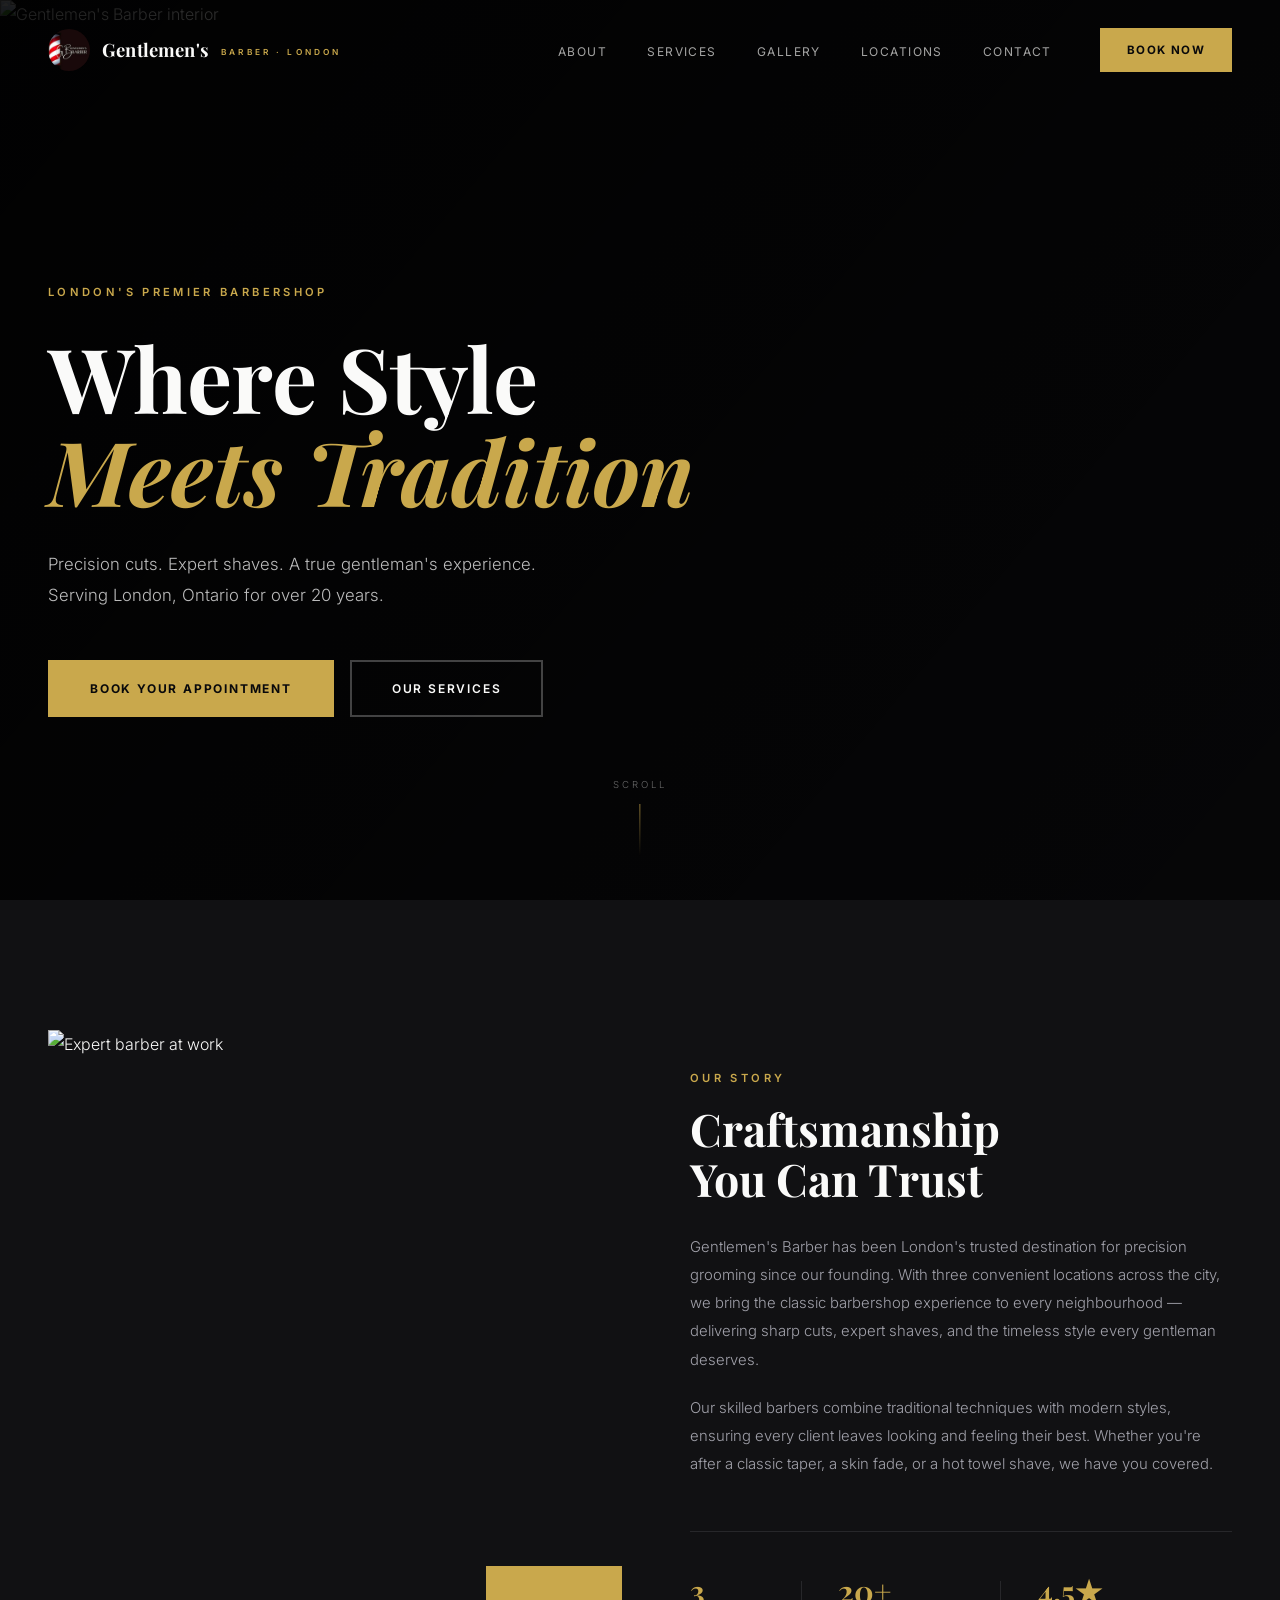
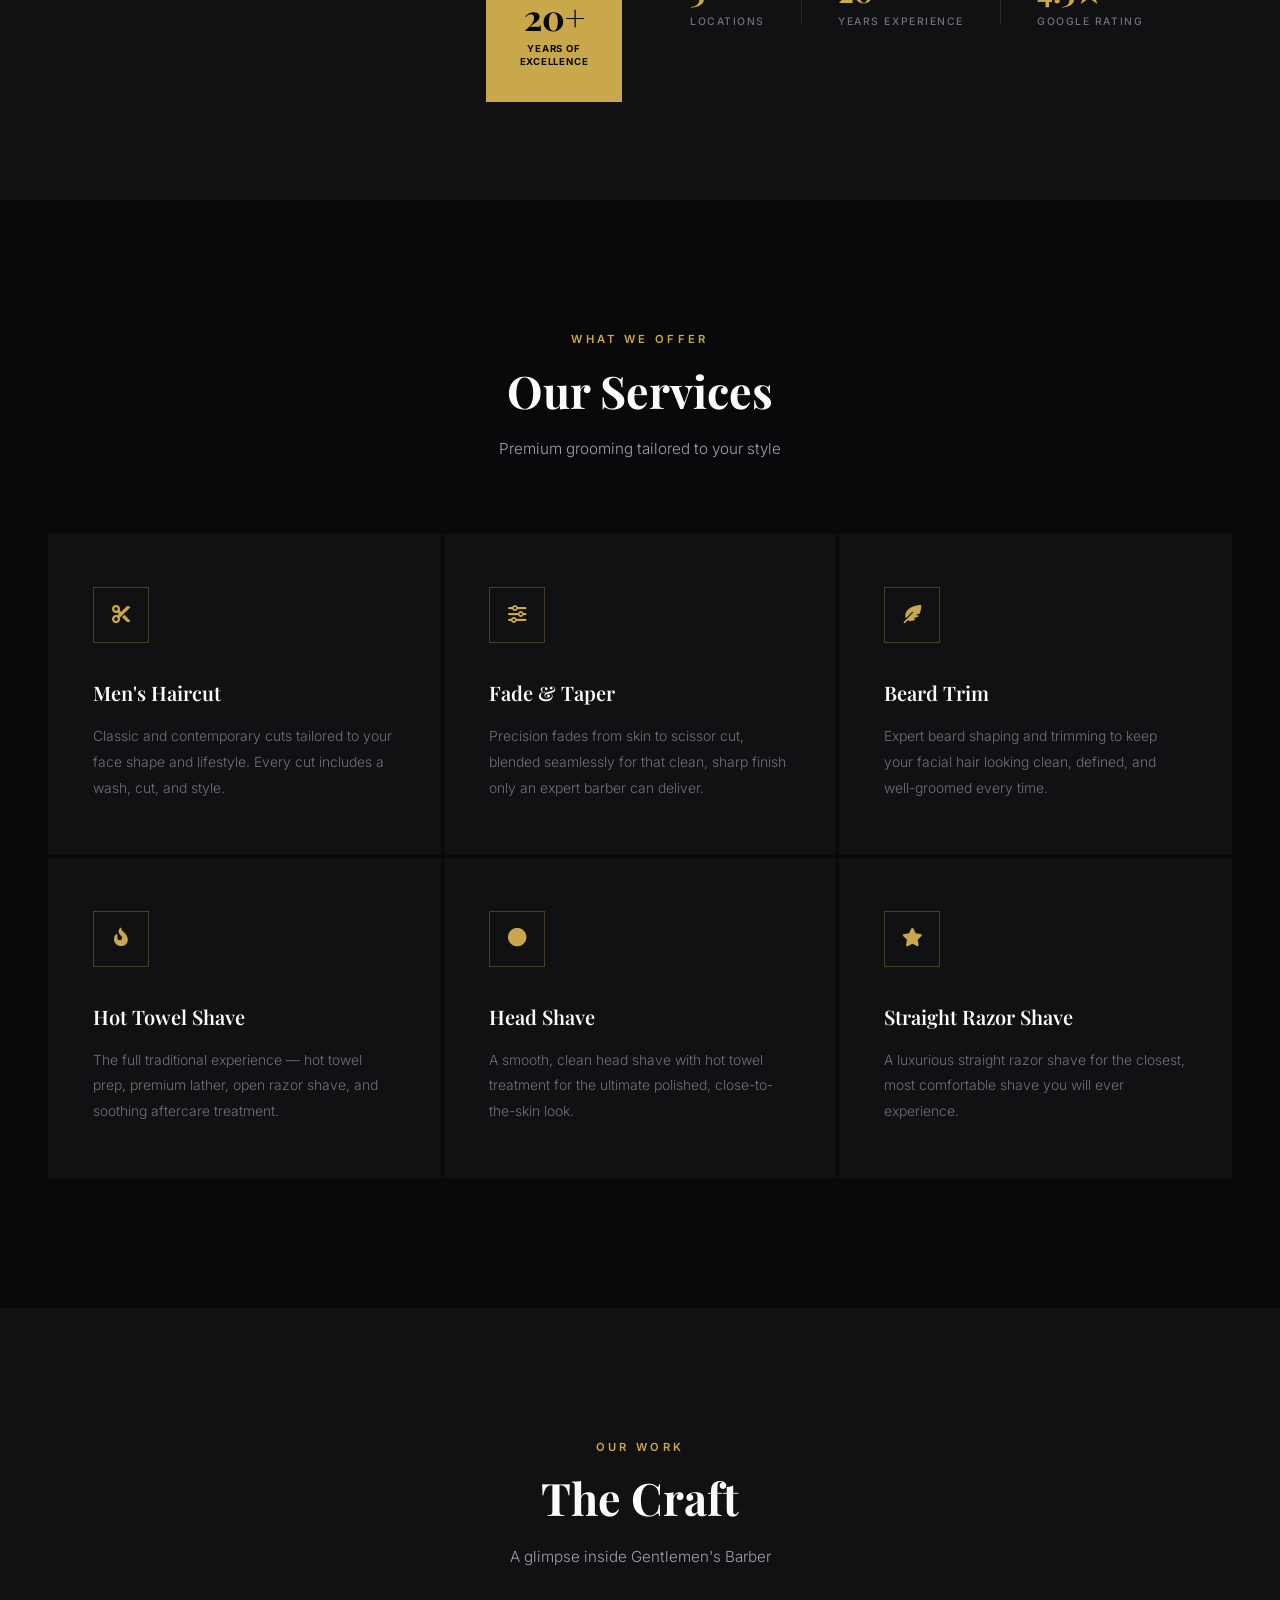
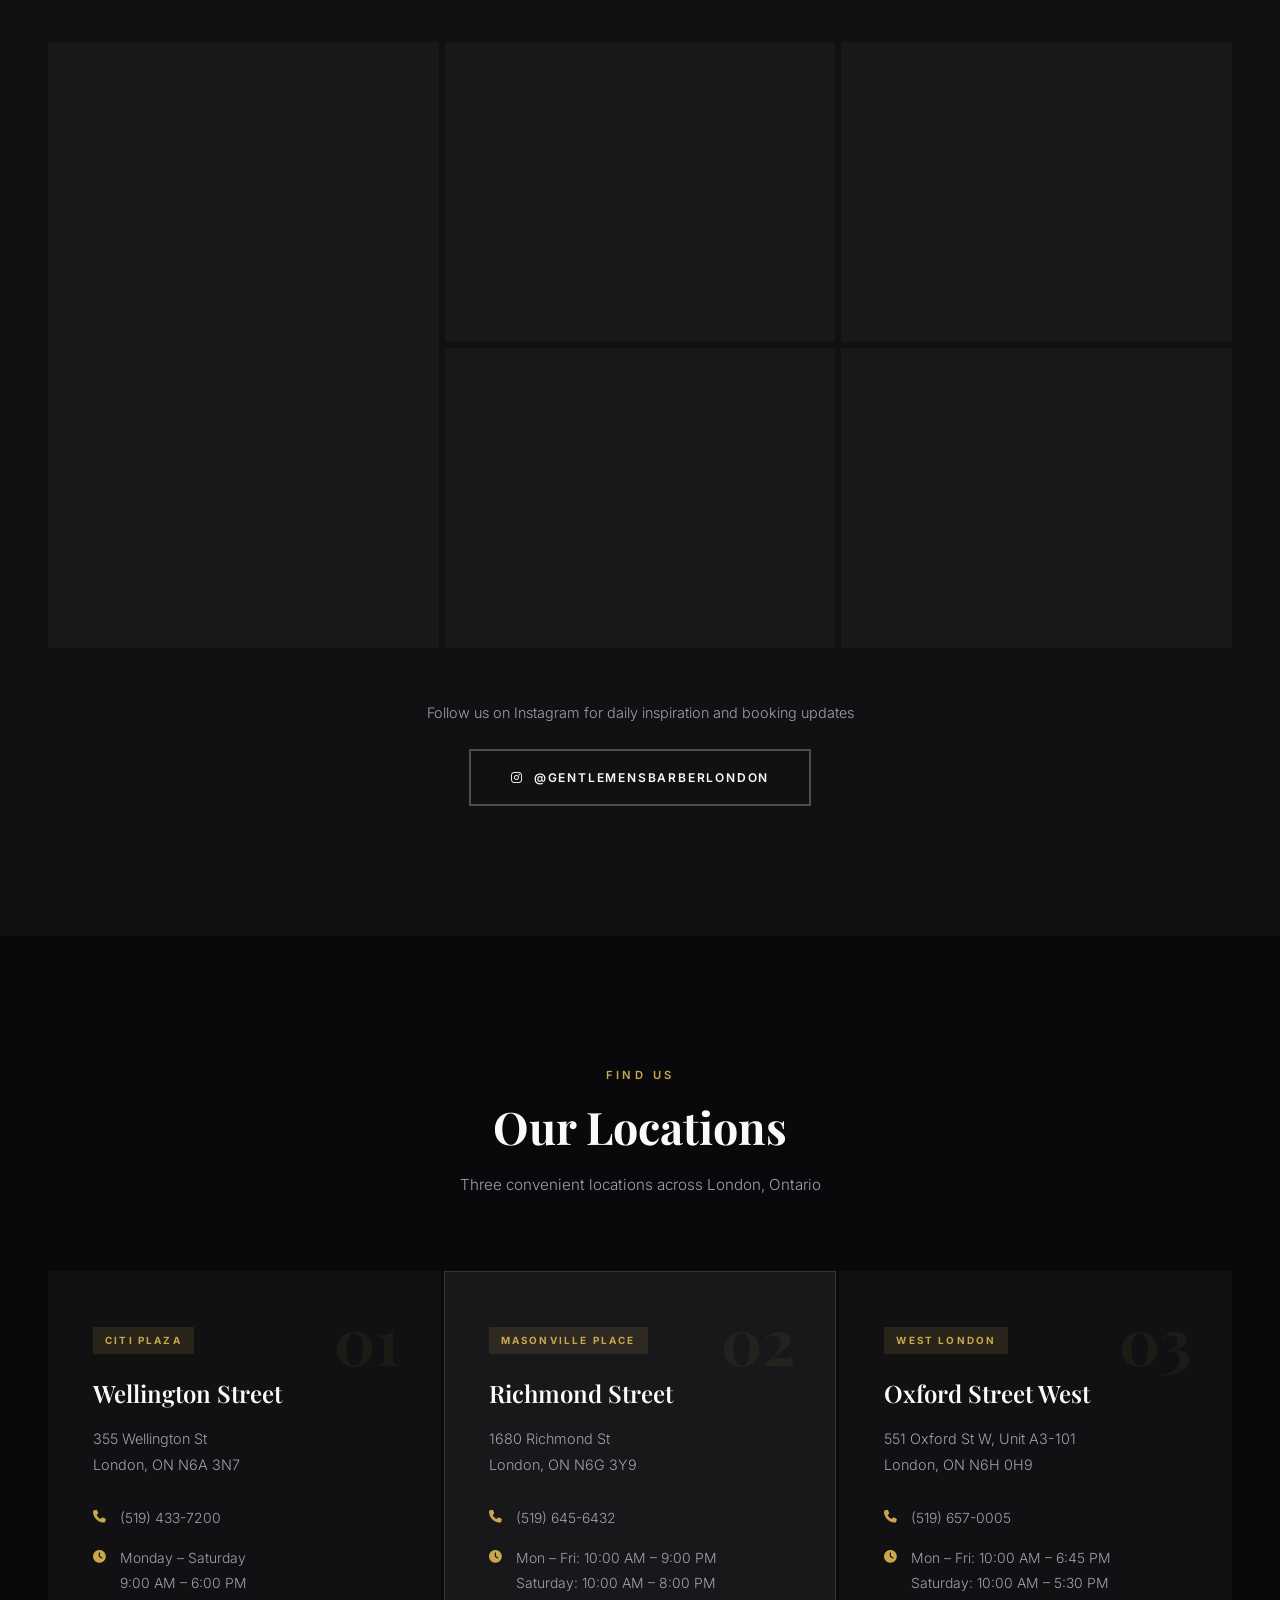
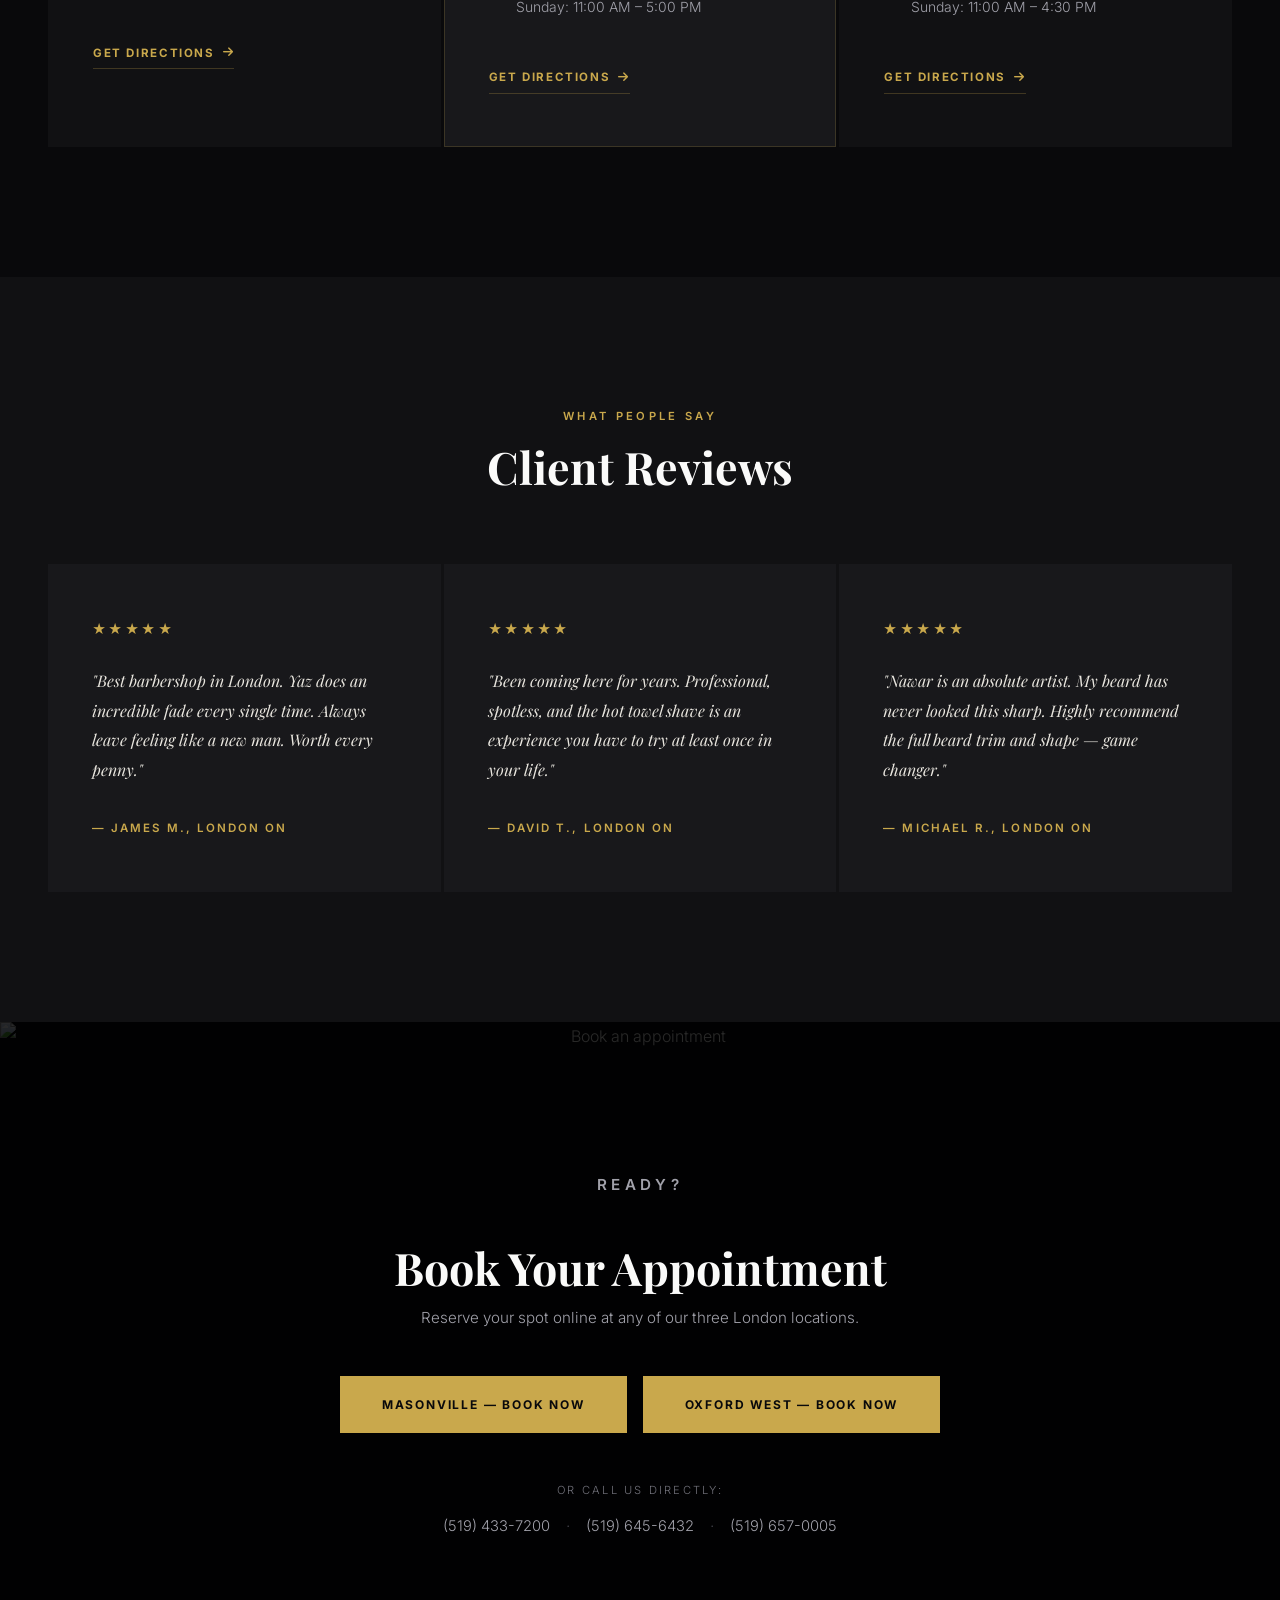
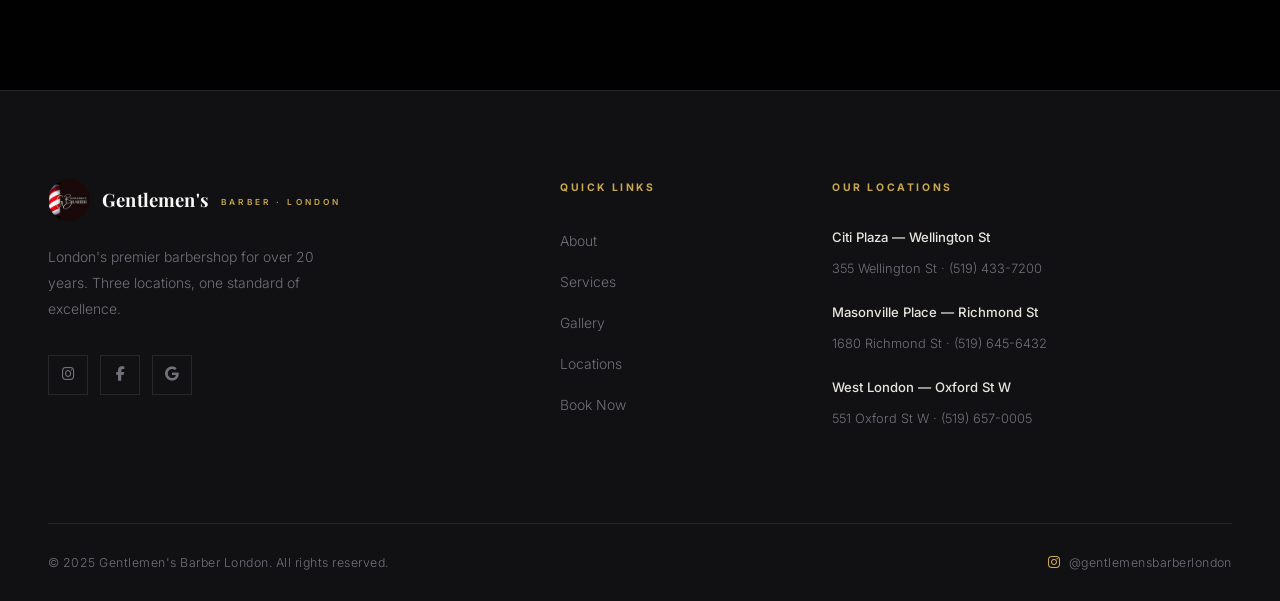
==== index.html @ 086ecb2a "Initial commit — Gentlemen's Barber website" ====
<!DOCTYPE html>
<html lang="en">
<head>
  <meta charset="UTF-8">
  <meta name="viewport" content="width=device-width, initial-scale=1.0">
  <title>Gentlemen's Barber | London, Ontario</title>
  <meta name="description" content="London's premier barbershop for over 20 years. Expert haircuts, fades, beard trims, and hot towel shaves. Three locations across London, Ontario.">
  <link rel="preconnect" href="https://fonts.googleapis.com">
  <link rel="preconnect" href="https://fonts.gstatic.com" crossorigin>
  <link href="https://fonts.googleapis.com/css2?family=Playfair+Display:ital,wght@0,400;0,600;0,700;0,900;1,400;1,700&family=Inter:wght@300;400;500;600&display=swap" rel="stylesheet">
  <link rel="stylesheet" href="https://cdnjs.cloudflare.com/ajax/libs/font-awesome/6.5.0/css/all.min.css">
  <link rel="stylesheet" href="styles.css">
</head>
<body>

  <!-- ========== NAVIGATION ========== -->
  <nav id="navbar">
    <div class="nav-container">
      <a href="#home" class="logo logo-img">
        <img src="logo.jpg" alt="Gentlemen's Barber London" class="logo-image">
        <span class="logo-main">Gentlemen's</span>
        <span class="logo-sub">BARBER · LONDON</span>
      </a>
      <ul class="nav-links" id="navLinks">
        <li><a href="#about">About</a></li>
        <li><a href="#services">Services</a></li>
        <li><a href="#gallery">Gallery</a></li>
        <li><a href="#locations">Locations</a></li>
        <li><a href="#contact">Contact</a></li>
      </ul>
      <a href="https://www.fresha.com/lvp/gentlemens-barber-richmond-street-london-0qXGL7" target="_blank" rel="noopener" class="btn-book">Book Now</a>
      <button class="hamburger" id="hamburger" aria-label="Toggle menu">
        <span></span><span></span><span></span>
      </button>
    </div>
  </nav>

  <!-- Mobile Nav Overlay -->
  <div class="mobile-menu" id="mobileMenu">
    <ul>
      <li><a href="#about">About</a></li>
      <li><a href="#services">Services</a></li>
      <li><a href="#gallery">Gallery</a></li>
      <li><a href="#locations">Locations</a></li>
      <li><a href="#contact">Contact</a></li>
    </ul>
    <a href="https://www.fresha.com/lvp/gentlemens-barber-richmond-street-london-0qXGL7" target="_blank" rel="noopener" class="btn-primary">Book an Appointment</a>
    <div class="mobile-social">
      <a href="https://www.instagram.com/gentlemensbarberlondon/" target="_blank" rel="noopener"><i class="fab fa-instagram"></i></a>
      <a href="https://www.facebook.com/gentlemensbarberlondon/" target="_blank" rel="noopener"><i class="fab fa-facebook-f"></i></a>
    </div>
  </div>

  <!-- ========== HERO ========== -->
  <section id="home" class="hero">
    <div class="hero-bg">
      <img src="https://images.unsplash.com/photo-1621605815971-fbc98d665033?w=1920&q=85&auto=format&fit=crop" alt="Gentlemen's Barber interior" loading="eager" fetchpriority="high">
      <div class="hero-overlay"></div>
    </div>
    <div class="hero-content">
      <p class="hero-eyebrow">London's Premier Barbershop</p>
      <h1 class="hero-title">Where Style<br><em>Meets Tradition</em></h1>
      <p class="hero-subtitle">Precision cuts. Expert shaves. A true gentleman's experience.<br>Serving London, Ontario for over 20 years.</p>
      <div class="hero-ctas">
        <a href="https://www.fresha.com/lvp/gentlemens-barber-richmond-street-london-0qXGL7" target="_blank" rel="noopener" class="btn-primary">Book Your Appointment</a>
        <a href="#services" class="btn-outline">Our Services</a>
      </div>
    </div>
    <div class="hero-scroll">
      <span>Scroll</span>
      <div class="scroll-line"></div>
    </div>
  </section>

  <!-- ========== ABOUT ========== -->
  <section id="about" class="about">
    <div class="container">
      <div class="about-grid">
        <div class="about-image" data-reveal>
          <img src="https://images.unsplash.com/photo-1503951914875-452162b0f3f1?w=900&q=85&auto=format&fit=crop" alt="Expert barber at work" loading="lazy">
          <div class="about-badge">
            <span class="badge-number">20+</span>
            <span class="badge-text">Years of Excellence</span>
          </div>
        </div>
        <div class="about-text" data-reveal>
          <p class="section-eyebrow">Our Story</p>
          <h2 class="section-title">Craftsmanship<br>You Can Trust</h2>
          <p class="about-body">Gentlemen's Barber has been London's trusted destination for precision grooming since our founding. With three convenient locations across the city, we bring the classic barbershop experience to every neighbourhood — delivering sharp cuts, expert shaves, and the timeless style every gentleman deserves.</p>
          <p class="about-body">Our skilled barbers combine traditional techniques with modern styles, ensuring every client leaves looking and feeling their best. Whether you're after a classic taper, a skin fade, or a hot towel shave, we have you covered.</p>
          <div class="about-stats">
            <div class="stat">
              <span class="stat-number">3</span>
              <span class="stat-label">Locations</span>
            </div>
            <div class="stat-divider"></div>
            <div class="stat">
              <span class="stat-number">20+</span>
              <span class="stat-label">Years Experience</span>
            </div>
            <div class="stat-divider"></div>
            <div class="stat">
              <span class="stat-number">4.5★</span>
              <span class="stat-label">Google Rating</span>
            </div>
          </div>
        </div>
      </div>
    </div>
  </section>

  <!-- ========== SERVICES ========== -->
  <section id="services" class="services">
    <div class="container">
      <div class="section-header">
        <p class="section-eyebrow">What We Offer</p>
        <h2 class="section-title">Our Services</h2>
        <p class="section-subtitle">Premium grooming tailored to your style</p>
      </div>
      <div class="services-grid">
        <div class="service-card">
          <div class="service-icon"><i class="fas fa-cut"></i></div>
          <h3>Men's Haircut</h3>
          <p>Classic and contemporary cuts tailored to your face shape and lifestyle. Every cut includes a wash, cut, and style.</p>
        </div>
        <div class="service-card">
          <div class="service-icon"><i class="fas fa-sliders-h"></i></div>
          <h3>Fade &amp; Taper</h3>
          <p>Precision fades from skin to scissor cut, blended seamlessly for that clean, sharp finish only an expert barber can deliver.</p>
        </div>
        <div class="service-card">
          <div class="service-icon"><i class="fas fa-feather-alt"></i></div>
          <h3>Beard Trim</h3>
          <p>Expert beard shaping and trimming to keep your facial hair looking clean, defined, and well-groomed every time.</p>
        </div>
        <div class="service-card">
          <div class="service-icon"><i class="fas fa-fire-alt"></i></div>
          <h3>Hot Towel Shave</h3>
          <p>The full traditional experience — hot towel prep, premium lather, open razor shave, and soothing aftercare treatment.</p>
        </div>
        <div class="service-card">
          <div class="service-icon"><i class="fas fa-circle"></i></div>
          <h3>Head Shave</h3>
          <p>A smooth, clean head shave with hot towel treatment for the ultimate polished, close-to-the-skin look.</p>
        </div>
        <div class="service-card">
          <div class="service-icon"><i class="fas fa-star"></i></div>
          <h3>Straight Razor Shave</h3>
          <p>A luxurious straight razor shave for the closest, most comfortable shave you will ever experience.</p>
        </div>
      </div>
    </div>
  </section>

  <!-- ========== GALLERY ========== -->
  <section id="gallery" class="gallery">
    <div class="container">
      <div class="section-header">
        <p class="section-eyebrow">Our Work</p>
        <h2 class="section-title">The Craft</h2>
        <p class="section-subtitle">A glimpse inside Gentlemen's Barber</p>
      </div>
      <div class="gallery-grid">
        <div class="gallery-item tall">
          <img src="https://images.unsplash.com/photo-1599351431202-1e0f0137899a?w=900&q=85&auto=format&fit=crop" alt="Barber at work" loading="lazy">
          <div class="gallery-overlay"></div>
        </div>
        <div class="gallery-item">
          <img src="https://images.unsplash.com/photo-1585747860715-2ba37e788b70?w=700&q=85&auto=format&fit=crop" alt="Barbershop interior" loading="lazy">
          <div class="gallery-overlay"></div>
        </div>
        <div class="gallery-item">
          <img src="https://images.unsplash.com/photo-1622286342621-4bd786c2447c?w=700&q=85&auto=format&fit=crop" alt="Fresh haircut" loading="lazy">
          <div class="gallery-overlay"></div>
        </div>
        <div class="gallery-item">
          <img src="https://images.unsplash.com/photo-1534297635766-a262cdcb8ee4?w=700&q=85&auto=format&fit=crop" alt="Barber tools" loading="lazy">
          <div class="gallery-overlay"></div>
        </div>
        <div class="gallery-item">
          <img src="https://images.unsplash.com/photo-1605497788044-5a32c7078486?w=700&q=85&auto=format&fit=crop" alt="Sharp style" loading="lazy">
          <div class="gallery-overlay"></div>
        </div>
      </div>
      <div class="gallery-cta" data-reveal>
        <p>Follow us on Instagram for daily inspiration and booking updates</p>
        <a href="https://www.instagram.com/gentlemensbarberlondon/" target="_blank" rel="noopener" class="btn-outline">
          <i class="fab fa-instagram"></i> @gentlemensbarberlondon
        </a>
      </div>
    </div>
  </section>

  <!-- ========== LOCATIONS ========== -->
  <section id="locations" class="locations">
    <div class="container">
      <div class="section-header">
        <p class="section-eyebrow">Find Us</p>
        <h2 class="section-title">Our Locations</h2>
        <p class="section-subtitle">Three convenient locations across London, Ontario</p>
      </div>
      <div class="locations-grid">

        <div class="location-card" data-reveal>
          <div class="location-number">01</div>
          <span class="location-tag">Citi Plaza</span>
          <h3>Wellington Street</h3>
          <address>355 Wellington St<br>London, ON N6A 3N7</address>
          <div class="location-detail">
            <i class="fas fa-phone"></i>
            <a href="tel:5194337200">(519) 433-7200</a>
          </div>
          <div class="location-detail">
            <i class="fas fa-clock"></i>
            <div>
              <span>Monday – Saturday</span><br>
              <span>9:00 AM – 6:00 PM</span>
            </div>
          </div>
          <a href="https://maps.google.com/?q=355+Wellington+St,+London,+ON" target="_blank" rel="noopener" class="btn-location">
            Get Directions <i class="fas fa-arrow-right"></i>
          </a>
        </div>

        <div class="location-card featured" data-reveal>
          <div class="location-number">02</div>
          <span class="location-tag">Masonville Place</span>
          <h3>Richmond Street</h3>
          <address>1680 Richmond St<br>London, ON N6G 3Y9</address>
          <div class="location-detail">
            <i class="fas fa-phone"></i>
            <a href="tel:5196456432">(519) 645-6432</a>
          </div>
          <div class="location-detail">
            <i class="fas fa-clock"></i>
            <div>
              <span>Mon – Fri: 10:00 AM – 9:00 PM</span><br>
              <span>Saturday: 10:00 AM – 8:00 PM</span><br>
              <span>Sunday: 11:00 AM – 5:00 PM</span>
            </div>
          </div>
          <a href="https://maps.google.com/?q=1680+Richmond+St,+London,+ON" target="_blank" rel="noopener" class="btn-location">
            Get Directions <i class="fas fa-arrow-right"></i>
          </a>
        </div>

        <div class="location-card" data-reveal>
          <div class="location-number">03</div>
          <span class="location-tag">West London</span>
          <h3>Oxford Street West</h3>
          <address>551 Oxford St W, Unit A3-101<br>London, ON N6H 0H9</address>
          <div class="location-detail">
            <i class="fas fa-phone"></i>
            <a href="tel:5196570005">(519) 657-0005</a>
          </div>
          <div class="location-detail">
            <i class="fas fa-clock"></i>
            <div>
              <span>Mon – Fri: 10:00 AM – 6:45 PM</span><br>
              <span>Saturday: 10:00 AM – 5:30 PM</span><br>
              <span>Sunday: 11:00 AM – 4:30 PM</span>
            </div>
          </div>
          <a href="https://maps.google.com/?q=551+Oxford+St+W,+London,+ON" target="_blank" rel="noopener" class="btn-location">
            Get Directions <i class="fas fa-arrow-right"></i>
          </a>
        </div>

      </div>
    </div>
  </section>

  <!-- ========== TESTIMONIALS ========== -->
  <section class="testimonials">
    <div class="container">
      <div class="section-header">
        <p class="section-eyebrow">What People Say</p>
        <h2 class="section-title">Client Reviews</h2>
      </div>
      <div class="testimonials-grid">
        <div class="testimonial-card" data-reveal>
          <div class="stars">&#9733;&#9733;&#9733;&#9733;&#9733;</div>
          <blockquote>"Best barbershop in London. Yaz does an incredible fade every single time. Always leave feeling like a new man. Worth every penny."</blockquote>
          <cite>— James M., London ON</cite>
        </div>
        <div class="testimonial-card" data-reveal>
          <div class="stars">&#9733;&#9733;&#9733;&#9733;&#9733;</div>
          <blockquote>"Been coming here for years. Professional, spotless, and the hot towel shave is an experience you have to try at least once in your life."</blockquote>
          <cite>— David T., London ON</cite>
        </div>
        <div class="testimonial-card" data-reveal>
          <div class="stars">&#9733;&#9733;&#9733;&#9733;&#9733;</div>
          <blockquote>"Nawar is an absolute artist. My beard has never looked this sharp. Highly recommend the full beard trim and shape — game changer."</blockquote>
          <cite>— Michael R., London ON</cite>
        </div>
      </div>
    </div>
  </section>

  <!-- ========== BOOK CTA ========== -->
  <section id="contact" class="book-cta">
    <div class="cta-bg">
      <img src="https://images.unsplash.com/photo-1503951914875-452162b0f3f1?w=1920&q=80&auto=format&fit=crop&crop=top" alt="Book an appointment" loading="lazy">
      <div class="cta-overlay"></div>
    </div>
    <div class="container">
      <div class="cta-content">
        <p class="section-eyebrow">Ready?</p>
        <h2 class="section-title">Book Your Appointment</h2>
        <p>Reserve your spot online at any of our three London locations.</p>
        <div class="cta-buttons">
          <a href="https://www.fresha.com/lvp/gentlemens-barber-richmond-street-london-0qXGL7" target="_blank" rel="noopener" class="btn-primary">Masonville — Book Now</a>
          <a href="https://www.fresha.com/lvp/gentlemens-barber-oxford-street-west-london-eXgEWj" target="_blank" rel="noopener" class="btn-primary">Oxford West — Book Now</a>
        </div>
        <div class="cta-contact">
          <span>Or call us directly:</span>
          <div class="cta-phones">
            <a href="tel:5194337200">(519) 433-7200</a>
            <span class="dot">·</span>
            <a href="tel:5196456432">(519) 645-6432</a>
            <span class="dot">·</span>
            <a href="tel:5196570005">(519) 657-0005</a>
          </div>
        </div>
      </div>
    </div>
  </section>

  <!-- ========== FOOTER ========== -->
  <footer class="footer">
    <div class="container">
      <div class="footer-grid">
        <div class="footer-brand">
          <a href="#home" class="logo logo-img">
            <img src="logo.jpg" alt="Gentlemen's Barber London" class="logo-image">
            <span class="logo-main">Gentlemen's</span>
            <span class="logo-sub">BARBER · LONDON</span>
          </a>
          <p>London's premier barbershop for over 20 years. Three locations, one standard of excellence.</p>
          <div class="social-links">
            <a href="https://www.instagram.com/gentlemensbarberlondon/" target="_blank" rel="noopener" aria-label="Instagram">
              <i class="fab fa-instagram"></i>
            </a>
            <a href="https://www.facebook.com/gentlemensbarberlondon/" target="_blank" rel="noopener" aria-label="Facebook">
              <i class="fab fa-facebook-f"></i>
            </a>
            <a href="https://maps.google.com/?q=Gentlemen's+Barber+London+Ontario" target="_blank" rel="noopener" aria-label="Google Maps">
              <i class="fab fa-google"></i>
            </a>
          </div>
        </div>
        <div class="footer-links">
          <h4>Quick Links</h4>
          <ul>
            <li><a href="#about">About</a></li>
            <li><a href="#services">Services</a></li>
            <li><a href="#gallery">Gallery</a></li>
            <li><a href="#locations">Locations</a></li>
            <li><a href="#contact">Book Now</a></li>
          </ul>
        </div>
        <div class="footer-locations">
          <h4>Our Locations</h4>
          <div class="footer-location">
            <strong>Citi Plaza — Wellington St</strong>
            <span>355 Wellington St · (519) 433-7200</span>
          </div>
          <div class="footer-location">
            <strong>Masonville Place — Richmond St</strong>
            <span>1680 Richmond St · (519) 645-6432</span>
          </div>
          <div class="footer-location">
            <strong>West London — Oxford St W</strong>
            <span>551 Oxford St W · (519) 657-0005</span>
          </div>
        </div>
      </div>
      <div class="footer-bottom">
        <p>&copy; 2025 Gentlemen's Barber London. All rights reserved.</p>
        <p class="footer-ig">
          <i class="fab fa-instagram"></i>
          <a href="https://www.instagram.com/gentlemensbarberlondon/" target="_blank" rel="noopener">@gentlemensbarberlondon</a>
        </p>
      </div>
    </div>
  </footer>

  <script src="script.js"></script>
</body>
</html>
---- styles.css ----
/* ================================================
   GENTLEMEN'S BARBER — MAIN STYLESHEET
   ================================================ */

:root {
  --black:       #09090b;
  --dark:        #111113;
  --dark-2:      #18181b;
  --dark-3:      #27272a;
  --dark-4:      #3f3f46;
  --gold:        #c9a84c;
  --gold-light:  #e2c46a;
  --gold-dark:   #a8873a;
  --gold-muted:  rgba(201, 168, 76, 0.12);
  --white:       #fafaf9;
  --off-white:   #e8e5de;
  --gray:        #71717a;
  --gray-light:  #a1a1aa;
  --serif:       'Playfair Display', Georgia, serif;
  --sans:        'Inter', -apple-system, BlinkMacSystemFont, sans-serif;
  --ease:        cubic-bezier(0.25, 0.46, 0.45, 0.94);
  --ease-out:    cubic-bezier(0.0, 0.0, 0.2, 1);
}

/* ---- Reset & Base ---- */
*, *::before, *::after { box-sizing: border-box; margin: 0; padding: 0; }
html { scroll-behavior: smooth; font-size: 16px; }
body {
  background: var(--black);
  color: var(--white);
  font-family: var(--sans);
  font-weight: 300;
  line-height: 1.75;
  overflow-x: hidden;
  -webkit-font-smoothing: antialiased;
}
img { display: block; max-width: 100%; height: auto; }
a { text-decoration: none; color: inherit; }
ul { list-style: none; }
address { font-style: normal; }
blockquote { quotes: none; }

.container {
  max-width: 1300px;
  margin: 0 auto;
  padding: 0 48px;
}

/* ---- Section Typography ---- */
.section-eyebrow {
  display: block;
  font-size: 0.7rem;
  font-weight: 600;
  letter-spacing: 0.3em;
  text-transform: uppercase;
  color: var(--gold);
  margin-bottom: 16px;
}
.section-title {
  font-family: var(--serif);
  font-size: clamp(2rem, 3.5vw, 3rem);
  font-weight: 700;
  line-height: 1.12;
  color: var(--white);
  margin-bottom: 20px;
}
.section-subtitle {
  font-size: 0.95rem;
  color: var(--gray-light);
  max-width: 480px;
}
.section-header {
  text-align: center;
  margin-bottom: 72px;
}
.section-header .section-subtitle { margin: 0 auto; }

/* ---- Buttons ---- */
.btn-primary {
  display: inline-block;
  padding: 16px 40px;
  background: var(--gold);
  color: var(--black);
  font-size: 0.75rem;
  font-weight: 700;
  letter-spacing: 0.15em;
  text-transform: uppercase;
  border: 2px solid var(--gold);
  transition: background 0.25s, color 0.25s;
  cursor: pointer;
}
.btn-primary:hover {
  background: transparent;
  color: var(--gold);
}
.btn-outline {
  display: inline-flex;
  align-items: center;
  gap: 10px;
  padding: 16px 40px;
  background: transparent;
  color: var(--white);
  font-size: 0.75rem;
  font-weight: 600;
  letter-spacing: 0.15em;
  text-transform: uppercase;
  border: 2px solid rgba(255,255,255,0.25);
  transition: border-color 0.25s, color 0.25s;
}
.btn-outline:hover {
  border-color: var(--gold);
  color: var(--gold);
}

/* ---- Scroll Reveal ---- */
[data-reveal] {
  opacity: 0;
  transform: translateY(36px);
  transition: opacity 0.8s var(--ease), transform 0.8s var(--ease);
}
[data-reveal].revealed {
  opacity: 1;
  transform: translateY(0);
}


/* ================================================
   NAVIGATION
   ================================================ */
#navbar {
  position: fixed;
  top: 0; left: 0; right: 0;
  z-index: 200;
  padding: 28px 0;
  transition: background 0.4s, padding 0.3s, border-color 0.4s;
  border-bottom: 1px solid transparent;
}
#navbar.scrolled {
  background: rgba(9, 9, 11, 0.92);
  backdrop-filter: blur(16px);
  -webkit-backdrop-filter: blur(16px);
  padding: 16px 0;
  border-bottom-color: rgba(201, 168, 76, 0.1);
}
.nav-container {
  max-width: 1300px;
  margin: 0 auto;
  padding: 0 48px;
  display: flex;
  align-items: center;
  gap: 48px;
}
.logo {
  display: flex;
  flex-direction: column;
  line-height: 1;
  margin-right: auto;
  flex-shrink: 0;
}
.logo-img {
  flex-direction: row;
  align-items: center;
  gap: 12px;
}
.logo-image {
  width: 42px;
  height: 42px;
  border-radius: 50%;
  object-fit: cover;
  flex-shrink: 0;
}
.logo-img .logo-main,
.logo-img .logo-sub {
  display: block;
}
.logo-img-text {
  display: flex;
  flex-direction: column;
}
.logo-main {
  font-family: var(--serif);
  font-size: 1.15rem;
  font-weight: 700;
  color: var(--white);
  letter-spacing: 0.01em;
}
.logo-sub {
  font-family: var(--sans);
  font-size: 0.52rem;
  font-weight: 600;
  letter-spacing: 0.38em;
  color: var(--gold);
  margin-top: 4px;
}
.nav-links {
  display: flex;
  gap: 40px;
}
.nav-links a {
  font-size: 0.75rem;
  font-weight: 400;
  letter-spacing: 0.12em;
  text-transform: uppercase;
  color: rgba(250,250,249,0.65);
  transition: color 0.2s;
  position: relative;
}
.nav-links a::after {
  content: '';
  position: absolute;
  bottom: -5px; left: 0;
  width: 0; height: 1px;
  background: var(--gold);
  transition: width 0.25s var(--ease);
}
.nav-links a:hover { color: var(--white); }
.nav-links a:hover::after { width: 100%; }
.nav-links a.active { color: var(--gold); }
.nav-links a.active::after { width: 100%; }

.btn-book {
  padding: 11px 26px;
  background: var(--gold);
  color: var(--black);
  font-size: 0.72rem;
  font-weight: 700;
  letter-spacing: 0.12em;
  text-transform: uppercase;
  border: 1px solid var(--gold);
  transition: background 0.25s, color 0.25s;
  white-space: nowrap;
  flex-shrink: 0;
}
.btn-book:hover {
  background: transparent;
  color: var(--gold);
}

/* Hamburger */
.hamburger {
  display: none;
  flex-direction: column;
  justify-content: center;
  gap: 5.5px;
  background: none;
  border: none;
  cursor: pointer;
  padding: 4px;
  flex-shrink: 0;
}
.hamburger span {
  display: block;
  width: 26px;
  height: 1.5px;
  background: var(--white);
  transition: transform 0.3s, opacity 0.3s;
}
.hamburger.open span:nth-child(1) { transform: translateY(7px) rotate(45deg); }
.hamburger.open span:nth-child(2) { opacity: 0; }
.hamburger.open span:nth-child(3) { transform: translateY(-7px) rotate(-45deg); }

/* Mobile Menu */
.mobile-menu {
  position: fixed;
  inset: 0;
  z-index: 190;
  background: var(--black);
  display: flex;
  flex-direction: column;
  align-items: center;
  justify-content: center;
  gap: 40px;
  opacity: 0;
  pointer-events: none;
  transition: opacity 0.35s var(--ease);
}
.mobile-menu.open {
  opacity: 1;
  pointer-events: all;
}
.mobile-menu ul {
  display: flex;
  flex-direction: column;
  align-items: center;
  gap: 28px;
}
.mobile-menu ul a {
  font-family: var(--serif);
  font-size: 2rem;
  font-weight: 600;
  color: var(--off-white);
  letter-spacing: 0.02em;
  transition: color 0.2s;
}
.mobile-menu ul a:hover { color: var(--gold); }
.mobile-social {
  display: flex;
  gap: 20px;
}
.mobile-social a {
  width: 44px; height: 44px;
  display: flex; align-items: center; justify-content: center;
  border: 1px solid var(--dark-3);
  color: var(--gray-light);
  font-size: 1rem;
  transition: border-color 0.2s, color 0.2s;
}
.mobile-social a:hover { border-color: var(--gold); color: var(--gold); }


/* ================================================
   HERO
   ================================================ */
.hero {
  position: relative;
  height: 100vh;
  min-height: 720px;
  display: flex;
  align-items: center;
}
.hero-bg {
  position: absolute;
  inset: 0;
}
.hero-bg img {
  width: 100%;
  height: 100%;
  object-fit: cover;
  object-position: center;
}
.hero-overlay {
  position: absolute;
  inset: 0;
  background: linear-gradient(
    130deg,
    rgba(0,0,0,0.88) 0%,
    rgba(0,0,0,0.6) 55%,
    rgba(0,0,0,0.35) 100%
  );
}
.hero-content {
  position: relative;
  z-index: 2;
  width: 100%;
  max-width: 1300px;
  margin: 0 auto;
  padding: 0 48px;
  padding-top: 100px;
}
.hero-eyebrow {
  font-size: 0.7rem;
  font-weight: 600;
  letter-spacing: 0.3em;
  text-transform: uppercase;
  color: var(--gold);
  margin-bottom: 28px;
  opacity: 0;
  transform: translateY(20px);
  animation: fadeUp 0.8s var(--ease) 0.4s forwards;
}
.hero-title {
  font-family: var(--serif);
  font-size: clamp(3.2rem, 7vw, 5.8rem);
  font-weight: 700;
  line-height: 1.04;
  color: var(--white);
  margin-bottom: 32px;
  opacity: 0;
  transform: translateY(30px);
  animation: fadeUp 1s var(--ease) 0.6s forwards;
}
.hero-title em {
  font-style: italic;
  color: var(--gold);
}
.hero-subtitle {
  font-size: 1.05rem;
  font-weight: 300;
  color: rgba(250,250,249,0.75);
  max-width: 540px;
  line-height: 1.9;
  margin-bottom: 48px;
  opacity: 0;
  transform: translateY(20px);
  animation: fadeUp 0.9s var(--ease) 0.8s forwards;
}
.hero-ctas {
  display: flex;
  gap: 16px;
  flex-wrap: wrap;
  opacity: 0;
  transform: translateY(20px);
  animation: fadeUp 0.9s var(--ease) 1s forwards;
}
.hero-scroll {
  position: absolute;
  bottom: 44px;
  left: 50%;
  transform: translateX(-50%);
  z-index: 2;
  display: flex;
  flex-direction: column;
  align-items: center;
  gap: 10px;
}
.hero-scroll span {
  font-size: 0.6rem;
  letter-spacing: 0.3em;
  text-transform: uppercase;
  color: rgba(255,255,255,0.4);
}
.scroll-line {
  width: 1px;
  height: 52px;
  background: linear-gradient(to bottom, rgba(201,168,76,0.7), transparent);
  animation: scrollPulse 2.2s ease infinite;
}


/* ================================================
   ABOUT
   ================================================ */
.about {
  padding: 130px 0;
  background: var(--dark);
}
.about-grid {
  display: grid;
  grid-template-columns: 1fr 1fr;
  gap: 100px;
  align-items: center;
}
.about-image {
  position: relative;
}
.about-image img {
  width: 100%;
  height: 640px;
  object-fit: cover;
  object-position: center top;
}
.about-badge {
  position: absolute;
  bottom: -32px;
  right: -32px;
  width: 136px;
  height: 136px;
  background: var(--gold);
  display: flex;
  flex-direction: column;
  align-items: center;
  justify-content: center;
  text-align: center;
  padding: 16px;
}
.badge-number {
  font-family: var(--serif);
  font-size: 2.2rem;
  font-weight: 700;
  color: var(--black);
  line-height: 1;
}
.badge-text {
  font-size: 0.6rem;
  font-weight: 700;
  letter-spacing: 0.08em;
  text-transform: uppercase;
  color: var(--black);
  margin-top: 7px;
  line-height: 1.4;
}
.about-text .section-title { margin-bottom: 28px; }
.about-body {
  font-size: 0.93rem;
  color: var(--gray-light);
  line-height: 1.9;
  margin-bottom: 20px;
}
.about-stats {
  display: flex;
  align-items: center;
  gap: 36px;
  margin-top: 52px;
  padding-top: 44px;
  border-top: 1px solid var(--dark-3);
}
.stat { display: flex; flex-direction: column; }
.stat-number {
  font-family: var(--serif);
  font-size: 1.9rem;
  font-weight: 700;
  color: var(--gold);
  line-height: 1;
}
.stat-label {
  font-size: 0.65rem;
  font-weight: 500;
  letter-spacing: 0.15em;
  text-transform: uppercase;
  color: var(--gray);
  margin-top: 7px;
}
.stat-divider {
  width: 1px;
  height: 44px;
  background: var(--dark-3);
}


/* ================================================
   SERVICES
   ================================================ */
.services {
  padding: 130px 0;
  background: var(--black);
}
.services-grid {
  display: grid;
  grid-template-columns: repeat(3, 1fr);
  gap: 3px;
}
.service-card {
  background: var(--dark);
  padding: 52px 44px;
  border: 1px solid transparent;
  transition: background 0.3s, border-color 0.3s, transform 0.3s;
  opacity: 0;
  transform: translateY(30px);
}
.service-card.revealed {
  opacity: 1;
  transform: translateY(0);
}
.service-card:hover {
  background: var(--dark-2);
  border-color: rgba(201,168,76,0.18);
}
.service-icon {
  width: 56px;
  height: 56px;
  display: flex;
  align-items: center;
  justify-content: center;
  border: 1px solid rgba(201,168,76,0.3);
  color: var(--gold);
  font-size: 1.15rem;
  margin-bottom: 32px;
  transition: background 0.25s, color 0.25s, border-color 0.25s;
}
.service-card:hover .service-icon {
  background: var(--gold);
  color: var(--black);
  border-color: var(--gold);
}
.service-card h3 {
  font-family: var(--serif);
  font-size: 1.25rem;
  font-weight: 600;
  margin-bottom: 14px;
  color: var(--white);
}
.service-card p {
  font-size: 0.87rem;
  color: var(--gray);
  line-height: 1.85;
}


/* ================================================
   GALLERY
   ================================================ */
.gallery {
  padding: 130px 0;
  background: var(--dark);
}
.gallery-grid {
  display: grid;
  grid-template-columns: repeat(3, 1fr);
  grid-template-rows: 300px 300px;
  gap: 6px;
  margin-bottom: 52px;
}
.gallery-item {
  overflow: hidden;
  position: relative;
  background: var(--dark-2);
}
.gallery-item img {
  width: 100%;
  height: 100%;
  object-fit: cover;
  transition: transform 0.8s var(--ease), filter 0.5s;
  filter: grayscale(25%);
}
.gallery-item.tall {
  grid-row: span 2;
}
.gallery-overlay {
  position: absolute;
  inset: 0;
  background: linear-gradient(to top, rgba(0,0,0,0.35) 0%, transparent 60%);
  opacity: 0;
  transition: opacity 0.4s;
}
.gallery-item:hover img {
  transform: scale(1.06);
  filter: grayscale(0%);
}
.gallery-item:hover .gallery-overlay { opacity: 1; }
.gallery-cta {
  text-align: center;
}
.gallery-cta p {
  font-size: 0.9rem;
  color: var(--gray-light);
  margin-bottom: 24px;
}


/* ================================================
   LOCATIONS
   ================================================ */
.locations {
  padding: 130px 0;
  background: var(--black);
}
.locations-grid {
  display: grid;
  grid-template-columns: repeat(3, 1fr);
  gap: 3px;
}
.location-card {
  background: var(--dark);
  padding: 52px 44px;
  border: 1px solid transparent;
  transition: border-color 0.3s;
  position: relative;
}
.location-card.featured {
  background: var(--dark-2);
  border-color: rgba(201,168,76,0.2);
}
.location-card:hover {
  border-color: rgba(201,168,76,0.3);
}
.location-number {
  font-family: var(--serif);
  font-size: 4rem;
  font-weight: 700;
  color: rgba(201,168,76,0.07);
  line-height: 1;
  position: absolute;
  top: 36px;
  right: 40px;
  user-select: none;
}
.location-tag {
  display: inline-block;
  font-size: 0.62rem;
  font-weight: 700;
  letter-spacing: 0.22em;
  text-transform: uppercase;
  color: var(--gold);
  background: var(--gold-muted);
  padding: 5px 12px;
  margin-bottom: 18px;
}
.location-card h3 {
  font-family: var(--serif);
  font-size: 1.5rem;
  font-weight: 600;
  margin-bottom: 12px;
  color: var(--white);
}
.location-card address {
  font-size: 0.9rem;
  color: var(--gray-light);
  line-height: 1.8;
  margin-bottom: 28px;
}
.location-detail {
  display: flex;
  align-items: flex-start;
  gap: 14px;
  margin-bottom: 16px;
}
.location-detail i {
  color: var(--gold);
  font-size: 0.8rem;
  margin-top: 5px;
  flex-shrink: 0;
}
.location-detail a,
.location-detail span,
.location-detail div { font-size: 0.87rem; color: var(--gray-light); line-height: 1.75; }
.location-detail a:hover { color: var(--gold); }
.btn-location {
  display: inline-flex;
  align-items: center;
  gap: 8px;
  margin-top: 32px;
  font-size: 0.72rem;
  font-weight: 700;
  letter-spacing: 0.14em;
  text-transform: uppercase;
  color: var(--gold);
  border-bottom: 1px solid rgba(201,168,76,0.25);
  padding-bottom: 5px;
  transition: gap 0.25s, border-color 0.25s;
}
.btn-location:hover {
  border-color: var(--gold);
  gap: 14px;
}


/* ================================================
   TESTIMONIALS
   ================================================ */
.testimonials {
  padding: 130px 0;
  background: var(--dark);
}
.testimonials-grid {
  display: grid;
  grid-template-columns: repeat(3, 1fr);
  gap: 3px;
}
.testimonial-card {
  background: var(--dark-2);
  padding: 52px 44px;
  border-top: 2px solid transparent;
  transition: border-color 0.3s;
}
.testimonial-card:hover { border-top-color: var(--gold); }
.stars {
  font-size: 0.85rem;
  letter-spacing: 0.18em;
  color: var(--gold);
  margin-bottom: 24px;
}
.testimonial-card blockquote {
  font-family: var(--serif);
  font-size: 1rem;
  font-style: italic;
  color: var(--off-white);
  line-height: 1.85;
  margin-bottom: 28px;
}
.testimonial-card cite {
  font-size: 0.72rem;
  font-weight: 600;
  letter-spacing: 0.18em;
  text-transform: uppercase;
  color: var(--gold);
  font-style: normal;
}


/* ================================================
   BOOK CTA
   ================================================ */
.book-cta {
  position: relative;
  padding: 150px 0;
  text-align: center;
}
.cta-bg {
  position: absolute;
  inset: 0;
}
.cta-bg img {
  width: 100%;
  height: 100%;
  object-fit: cover;
  object-position: center 30%;
}
.cta-overlay {
  position: absolute;
  inset: 0;
  background: rgba(0, 0, 0, 0.84);
}
.cta-content {
  position: relative;
  z-index: 2;
}
.cta-content .section-title { margin-bottom: 12px; }
.cta-content > p {
  font-size: 0.95rem;
  color: var(--gray-light);
  margin-bottom: 44px;
}
.cta-buttons {
  display: flex;
  gap: 16px;
  justify-content: center;
  flex-wrap: wrap;
  margin-bottom: 48px;
}
.cta-contact {
  display: flex;
  flex-direction: column;
  align-items: center;
  gap: 12px;
}
.cta-contact > span {
  font-size: 0.7rem;
  letter-spacing: 0.2em;
  text-transform: uppercase;
  color: var(--gray);
}
.cta-phones {
  display: flex;
  align-items: center;
  gap: 16px;
  flex-wrap: wrap;
  justify-content: center;
}
.cta-phones a {
  font-size: 0.92rem;
  color: var(--gray-light);
  transition: color 0.2s;
}
.cta-phones a:hover { color: var(--gold); }
.dot { color: var(--dark-4); }


/* ================================================
   FOOTER
   ================================================ */
.footer {
  background: var(--dark);
  padding: 88px 0 0;
  border-top: 1px solid var(--dark-3);
}
.footer-grid {
  display: grid;
  grid-template-columns: 2.2fr 1fr 2fr;
  gap: 72px;
  padding-bottom: 72px;
  border-bottom: 1px solid var(--dark-3);
}
.footer-brand p {
  font-size: 0.87rem;
  color: var(--gray);
  line-height: 1.85;
  margin-top: 24px;
  max-width: 270px;
}
.social-links {
  display: flex;
  gap: 12px;
  margin-top: 32px;
}
.social-links a {
  width: 40px; height: 40px;
  display: flex; align-items: center; justify-content: center;
  border: 1px solid var(--dark-3);
  color: var(--gray);
  font-size: 0.9rem;
  transition: border-color 0.2s, color 0.2s;
}
.social-links a:hover { border-color: var(--gold); color: var(--gold); }
.footer-links h4,
.footer-locations h4 {
  font-size: 0.65rem;
  font-weight: 700;
  letter-spacing: 0.25em;
  text-transform: uppercase;
  color: var(--gold);
  margin-bottom: 28px;
}
.footer-links ul { display: flex; flex-direction: column; gap: 13px; }
.footer-links a {
  font-size: 0.87rem;
  color: var(--gray);
  transition: color 0.2s;
}
.footer-links a:hover { color: var(--white); }
.footer-location { margin-bottom: 20px; }
.footer-location strong {
  display: block;
  font-size: 0.82rem;
  font-weight: 500;
  color: var(--off-white);
  margin-bottom: 4px;
}
.footer-location span { font-size: 0.8rem; color: var(--gray); }
.footer-bottom {
  padding: 28px 0;
  display: flex;
  align-items: center;
  justify-content: space-between;
}
.footer-bottom p { font-size: 0.77rem; color: var(--gray); letter-spacing: 0.04em; }
.footer-ig {
  display: flex;
  align-items: center;
  gap: 8px;
}
.footer-ig i { color: var(--gold); font-size: 0.85rem; }
.footer-ig a {
  font-size: 0.77rem;
  color: var(--gray);
  transition: color 0.2s;
}
.footer-ig a:hover { color: var(--gold); }


/* ================================================
   KEYFRAME ANIMATIONS
   ================================================ */
@keyframes fadeUp {
  to { opacity: 1; transform: translateY(0); }
}
@keyframes scrollPulse {
  0%, 100% { opacity: 1; }
  50% { opacity: 0.3; }
}


/* ================================================
   RESPONSIVE
   ================================================ */

/* Tablet */
@media (max-width: 1100px) {
  .container { padding: 0 32px; }
  .nav-container { padding: 0 32px; }
  .hero-content { padding: 0 32px; padding-top: 100px; }

  .about-grid { gap: 60px; }
  .about-image img { height: 520px; }

  .services-grid { grid-template-columns: repeat(2, 1fr); }

  .ig-gallery-grid {
    grid-template-columns: 1fr;
  }

  .locations-grid { grid-template-columns: 1fr; gap: 3px; }
  .location-card { padding: 44px 36px; }

  .testimonials-grid { grid-template-columns: repeat(2, 1fr); }
  .testimonials-grid .testimonial-card:last-child {
    grid-column: span 2;
  }

  .footer-grid { grid-template-columns: 1fr 1fr; gap: 48px; }
  .footer-brand { grid-column: span 2; }
}

/* Mobile */
@media (max-width: 768px) {
  .container { padding: 0 20px; }
  .nav-container { padding: 0 20px; gap: 16px; }
  .nav-links, .btn-book { display: none; }
  .hamburger { display: flex; }

  .hero { min-height: 100svh; }
  .hero-content { padding: 0 20px; padding-top: 90px; }
  .hero-title { font-size: clamp(2.6rem, 11vw, 3.8rem); }
  .hero-subtitle { font-size: 0.95rem; }
  .hero-ctas { flex-direction: column; }
  .hero-ctas .btn-primary, .hero-ctas .btn-outline { text-align: center; justify-content: center; }

  .about { padding: 80px 0; }
  .about-grid { grid-template-columns: 1fr; gap: 56px; }
  .about-image img { height: 380px; }
  .about-badge { right: 0; bottom: -20px; width: 110px; height: 110px; }
  .badge-number { font-size: 1.7rem; }
  .about-stats { flex-wrap: wrap; gap: 24px; }

  .services { padding: 80px 0; }
  .services-grid { grid-template-columns: 1fr; }
  .service-card { padding: 40px 28px; }

  .gallery { padding: 80px 0; }
  .gallery-grid {
    grid-template-columns: repeat(2, 1fr);
    grid-template-rows: 260px 260px 260px;
  }
  .gallery-item.tall { grid-row: span 1; }

  .locations { padding: 80px 0; }

  .testimonials { padding: 80px 0; }
  .testimonials-grid { grid-template-columns: 1fr; }
  .testimonials-grid .testimonial-card:last-child { grid-column: span 1; }
  .testimonial-card { padding: 40px 28px; }

  .book-cta { padding: 100px 0; }
  .cta-buttons { flex-direction: column; align-items: center; }
  .cta-phones { flex-direction: column; gap: 8px; }
  .dot { display: none; }

  .footer { padding: 60px 0 0; }
  .footer-grid { grid-template-columns: 1fr; gap: 40px; }
  .footer-brand { grid-column: span 1; }
  .footer-bottom { flex-direction: column; gap: 8px; text-align: center; }

  .section-title { font-size: 1.85rem; }
  .section-header { margin-bottom: 48px; }
}

@media (max-width: 480px) {
  .gallery-grid {
    grid-template-columns: 1fr;
    grid-template-rows: repeat(5, 240px);
  }
}
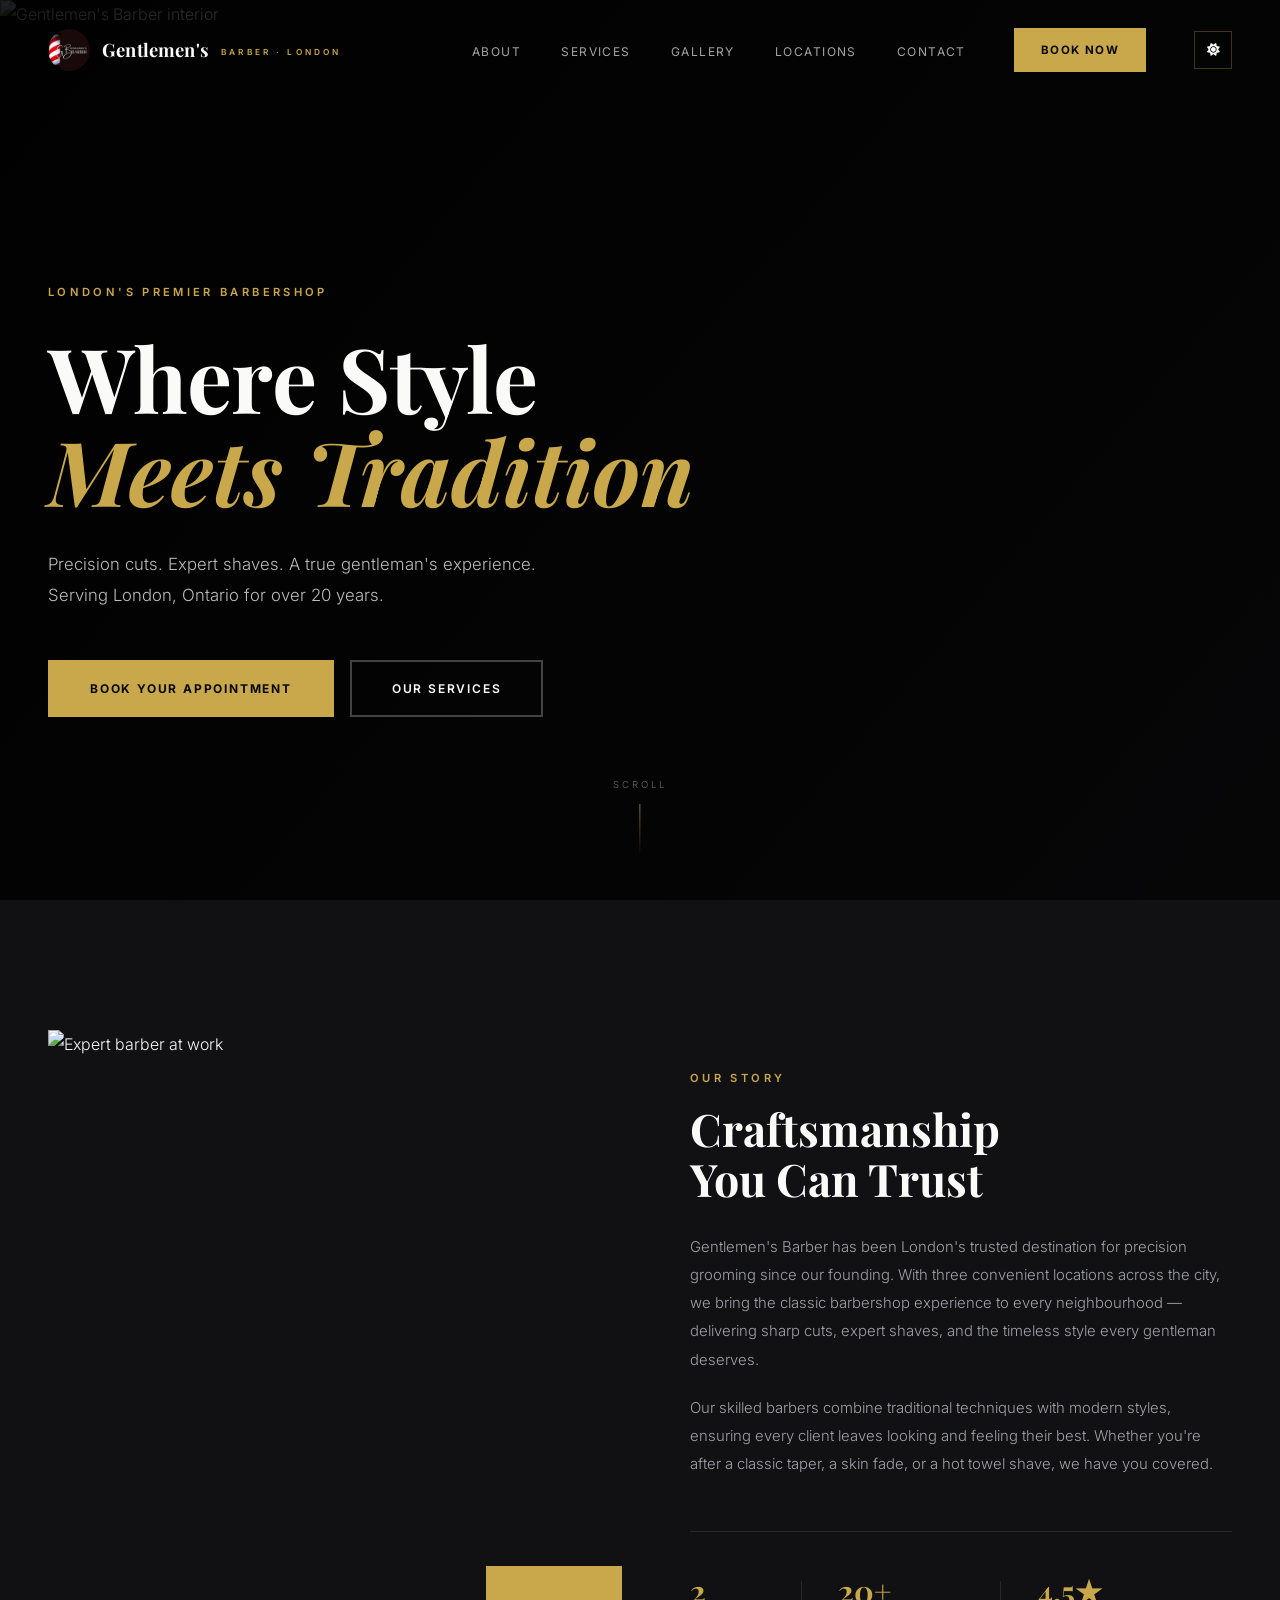
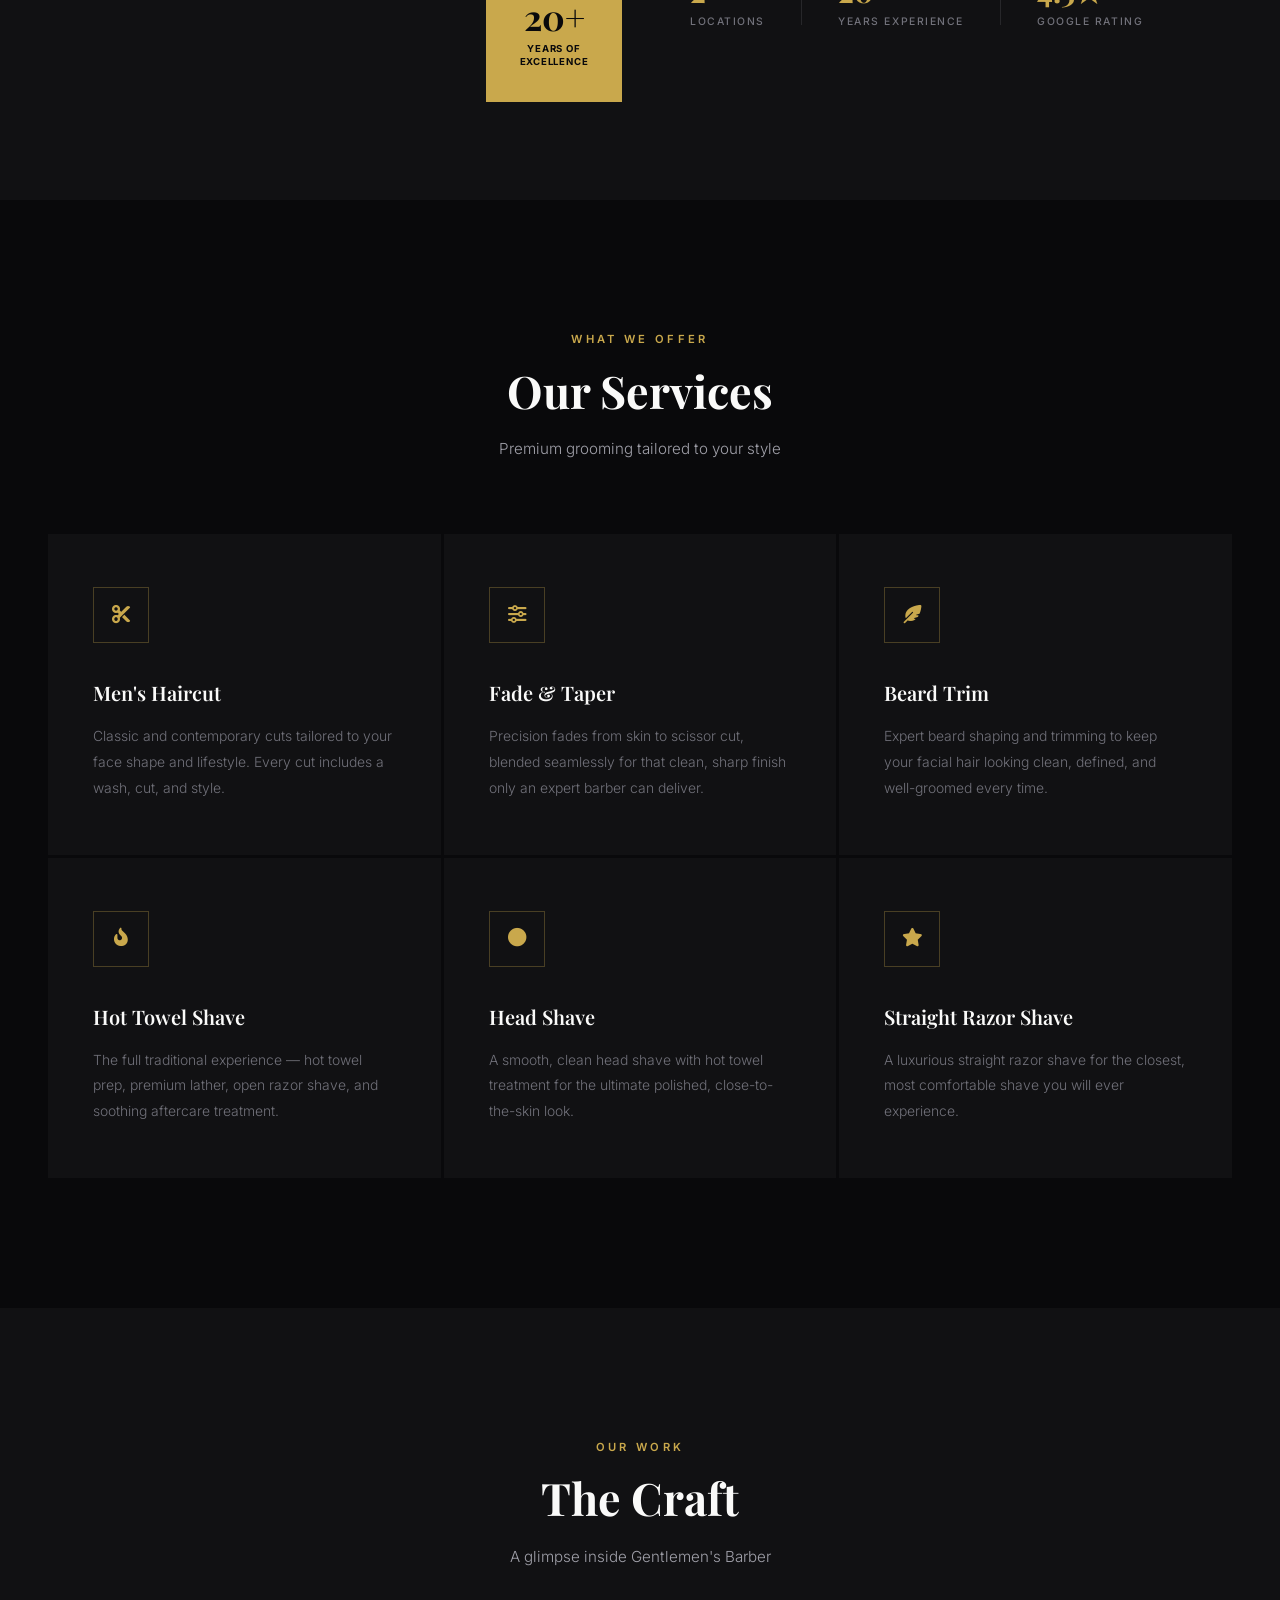
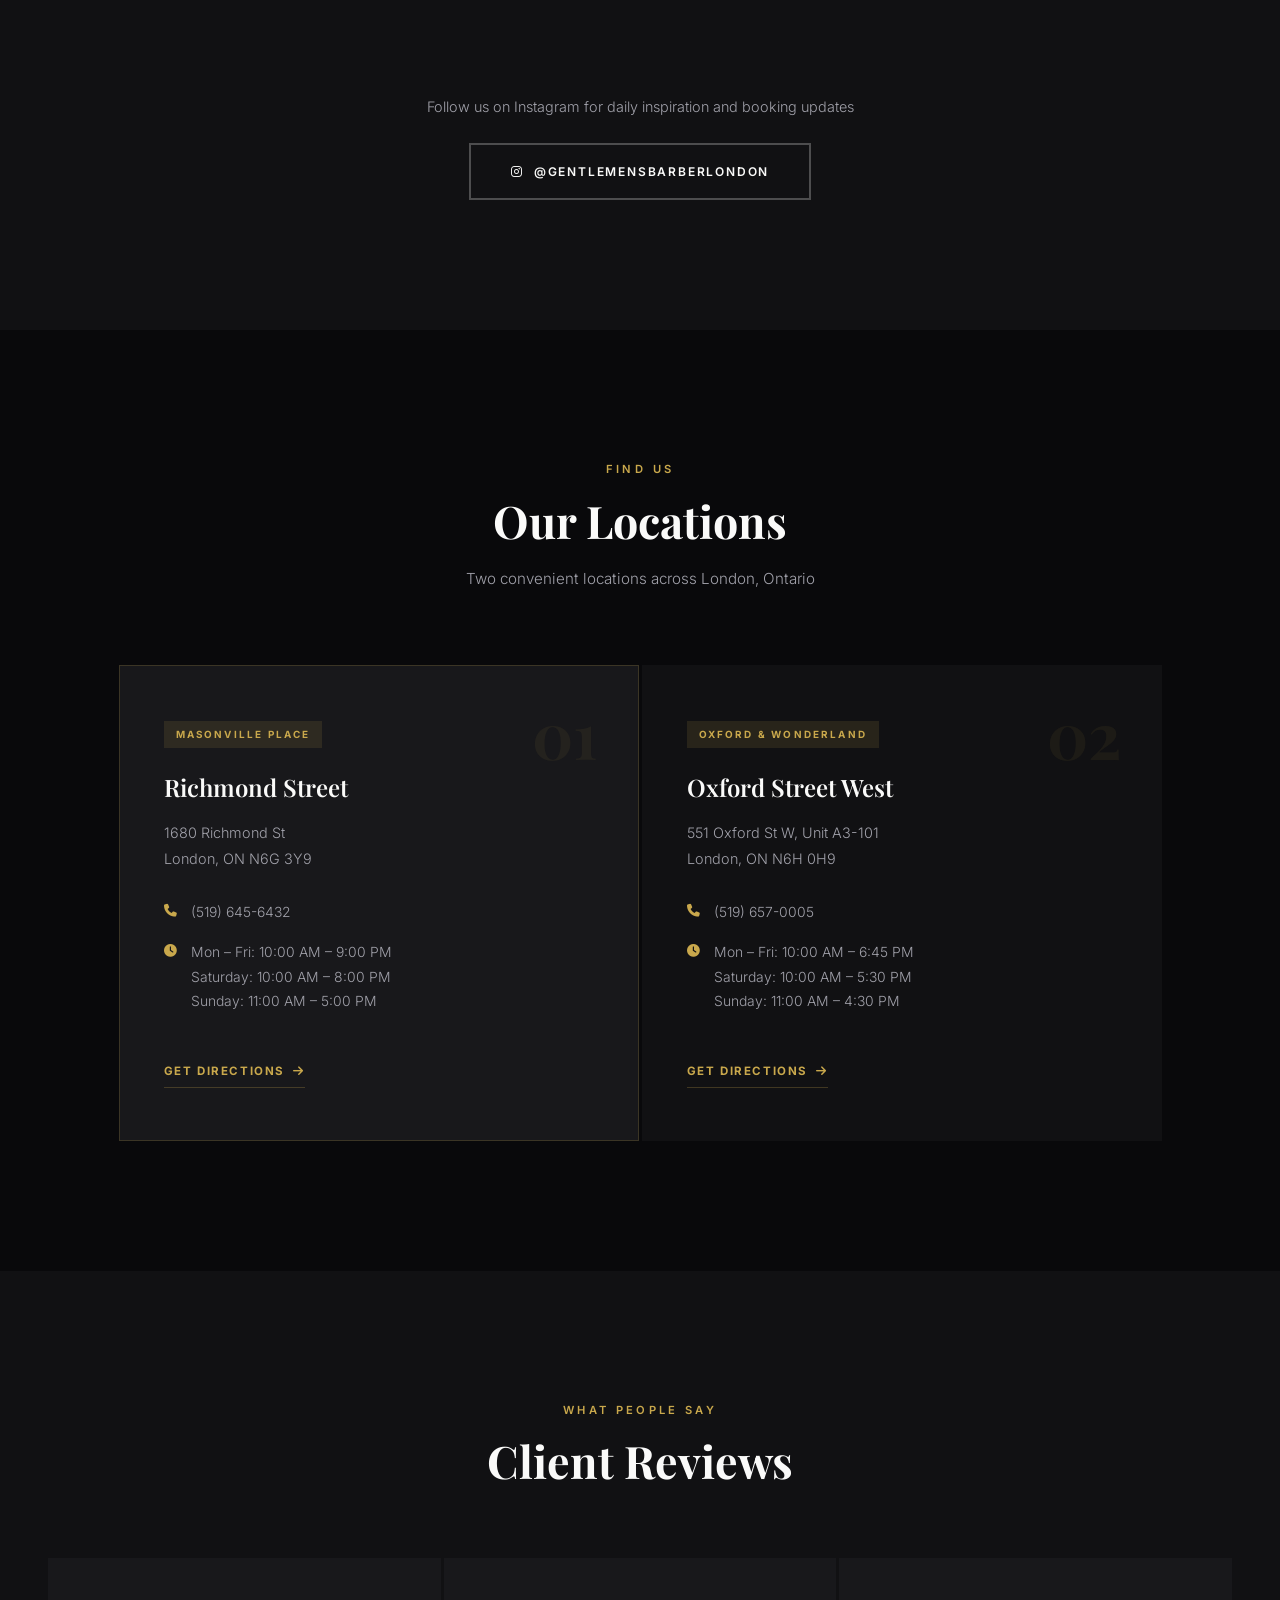
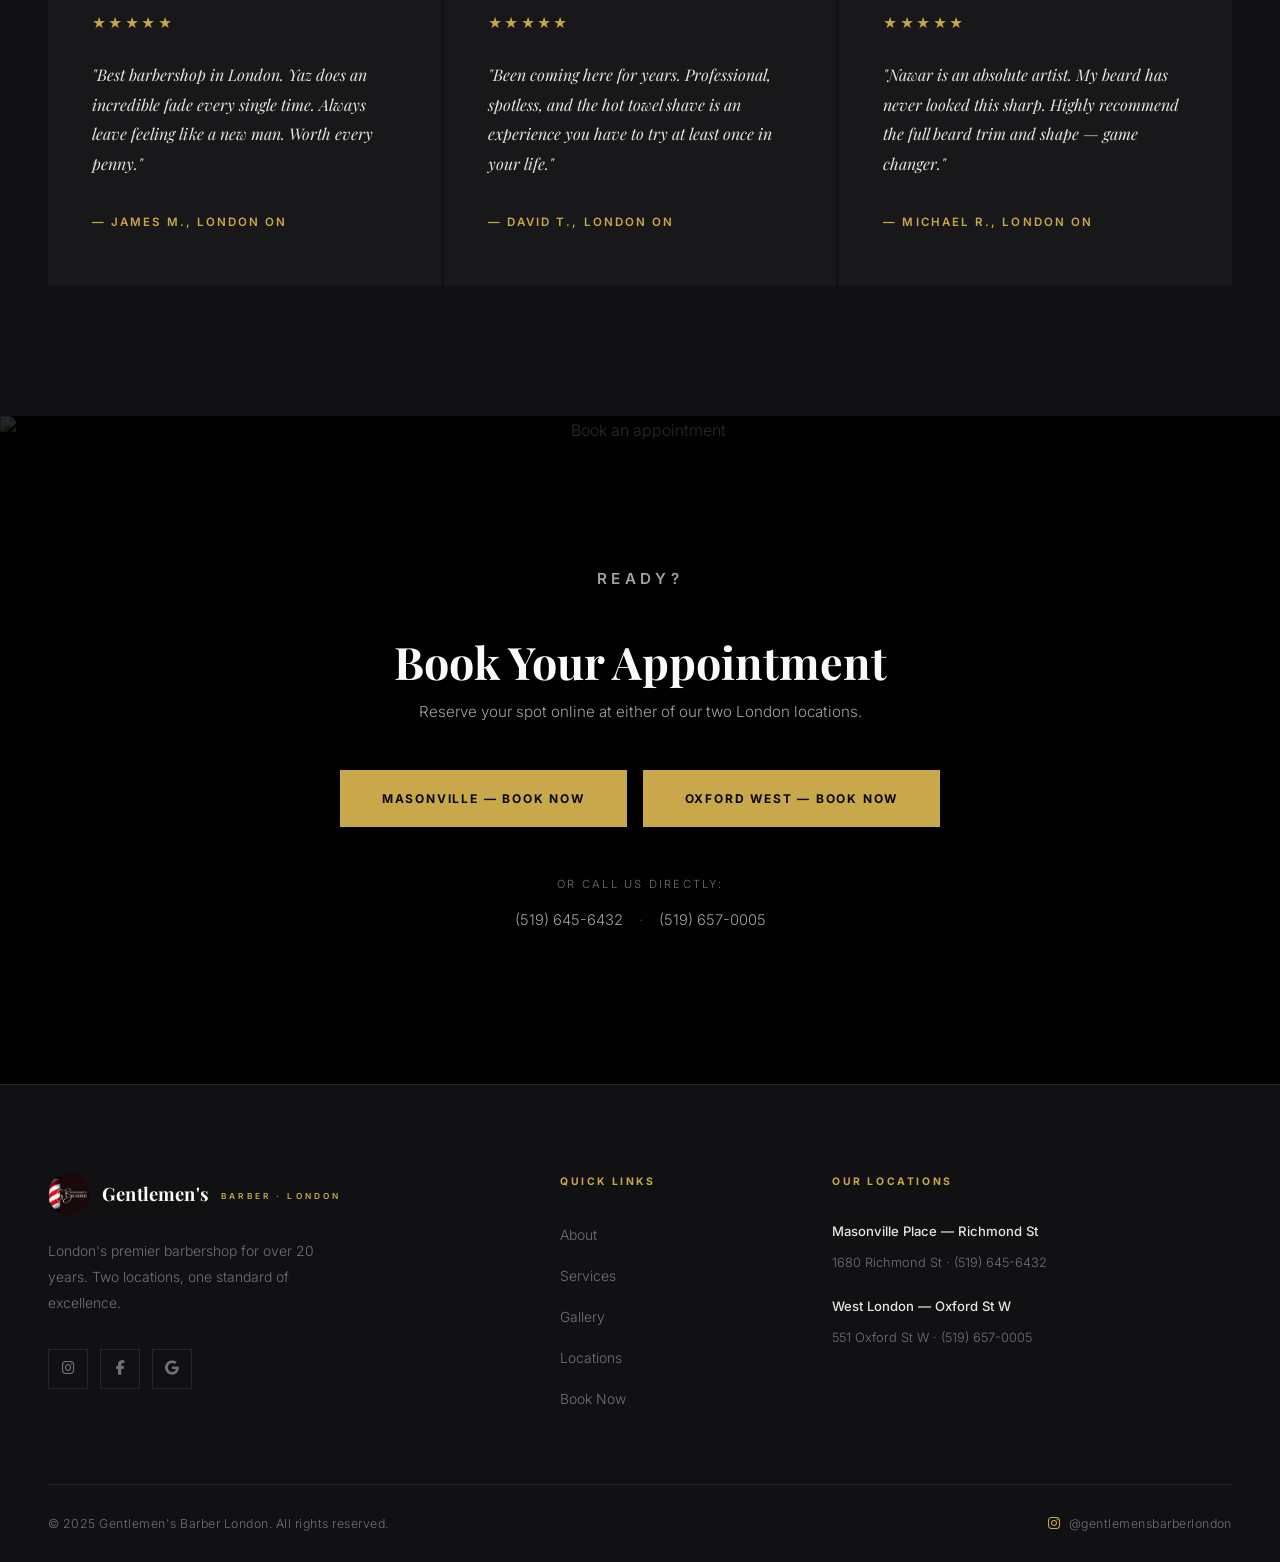
==== commit c08c114e: "Add multi-page nav, light/dark mode, Instagram gallery, two locations Co-Authored-By: Claude Sonnet " ====
--- a/index.html
+++ b/index.html
@@ -4,12 +4,14 @@
   <meta charset="UTF-8">
   <meta name="viewport" content="width=device-width, initial-scale=1.0">
   <title>Gentlemen's Barber | London, Ontario</title>
-  <meta name="description" content="London's premier barbershop for over 20 years. Expert haircuts, fades, beard trims, and hot towel shaves. Three locations across London, Ontario.">
+  <meta name="description" content="London's premier barbershop for over 20 years. Expert haircuts, fades, beard trims, and hot towel shaves. Two locations across London, Ontario.">
   <link rel="preconnect" href="https://fonts.googleapis.com">
   <link rel="preconnect" href="https://fonts.gstatic.com" crossorigin>
   <link href="https://fonts.googleapis.com/css2?family=Playfair+Display:ital,wght@0,400;0,600;0,700;0,900;1,400;1,700&family=Inter:wght@300;400;500;600&display=swap" rel="stylesheet">
   <link rel="stylesheet" href="https://cdnjs.cloudflare.com/ajax/libs/font-awesome/6.5.0/css/all.min.css">
   <link rel="stylesheet" href="styles.css">
+  <script async src="//www.instagram.com/embed.js"></script>
+  <script>(function(){var t=localStorage.getItem('theme')||'dark';document.documentElement.setAttribute('data-theme',t);})();</script>
 </head>
 <body>
 
@@ -22,13 +24,16 @@
         <span class="logo-sub">BARBER · LONDON</span>
       </a>
       <ul class="nav-links" id="navLinks">
-        <li><a href="#about">About</a></li>
-        <li><a href="#services">Services</a></li>
-        <li><a href="#gallery">Gallery</a></li>
-        <li><a href="#locations">Locations</a></li>
-        <li><a href="#contact">Contact</a></li>
+        <li><a href="about.html">About</a></li>
+        <li><a href="services.html">Services</a></li>
+        <li><a href="gallery.html">Gallery</a></li>
+        <li><a href="locations.html">Locations</a></li>
+        <li><a href="contact.html">Contact</a></li>
       </ul>
       <a href="https://www.fresha.com/lvp/gentlemens-barber-richmond-street-london-0qXGL7" target="_blank" rel="noopener" class="btn-book">Book Now</a>
+      <button class="theme-toggle" id="themeToggle" aria-label="Toggle light/dark mode">
+        <i class="fas fa-sun"></i>
+      </button>
       <button class="hamburger" id="hamburger" aria-label="Toggle menu">
         <span></span><span></span><span></span>
       </button>
@@ -38,11 +43,11 @@
   <!-- Mobile Nav Overlay -->
   <div class="mobile-menu" id="mobileMenu">
     <ul>
-      <li><a href="#about">About</a></li>
-      <li><a href="#services">Services</a></li>
-      <li><a href="#gallery">Gallery</a></li>
-      <li><a href="#locations">Locations</a></li>
-      <li><a href="#contact">Contact</a></li>
+      <li><a href="about.html">About</a></li>
+      <li><a href="services.html">Services</a></li>
+      <li><a href="gallery.html">Gallery</a></li>
+      <li><a href="locations.html">Locations</a></li>
+      <li><a href="contact.html">Contact</a></li>
     </ul>
     <a href="https://www.fresha.com/lvp/gentlemens-barber-richmond-street-london-0qXGL7" target="_blank" rel="noopener" class="btn-primary">Book an Appointment</a>
     <div class="mobile-social">
@@ -63,7 +68,7 @@
       <p class="hero-subtitle">Precision cuts. Expert shaves. A true gentleman's experience.<br>Serving London, Ontario for over 20 years.</p>
       <div class="hero-ctas">
         <a href="https://www.fresha.com/lvp/gentlemens-barber-richmond-street-london-0qXGL7" target="_blank" rel="noopener" class="btn-primary">Book Your Appointment</a>
-        <a href="#services" class="btn-outline">Our Services</a>
+        <a href="services.html" class="btn-outline">Our Services</a>
       </div>
     </div>
     <div class="hero-scroll">
@@ -90,7 +95,7 @@
           <p class="about-body">Our skilled barbers combine traditional techniques with modern styles, ensuring every client leaves looking and feeling their best. Whether you're after a classic taper, a skin fade, or a hot towel shave, we have you covered.</p>
           <div class="about-stats">
             <div class="stat">
-              <span class="stat-number">3</span>
+              <span class="stat-number">2</span>
               <span class="stat-label">Locations</span>
             </div>
             <div class="stat-divider"></div>
@@ -160,26 +165,15 @@
         <h2 class="section-title">The Craft</h2>
         <p class="section-subtitle">A glimpse inside Gentlemen's Barber</p>
       </div>
-      <div class="gallery-grid">
-        <div class="gallery-item tall">
-          <img src="https://images.unsplash.com/photo-1599351431202-1e0f0137899a?w=900&q=85&auto=format&fit=crop" alt="Barber at work" loading="lazy">
-          <div class="gallery-overlay"></div>
-        </div>
-        <div class="gallery-item">
-          <img src="https://images.unsplash.com/photo-1585747860715-2ba37e788b70?w=700&q=85&auto=format&fit=crop" alt="Barbershop interior" loading="lazy">
-          <div class="gallery-overlay"></div>
-        </div>
-        <div class="gallery-item">
-          <img src="https://images.unsplash.com/photo-1622286342621-4bd786c2447c?w=700&q=85&auto=format&fit=crop" alt="Fresh haircut" loading="lazy">
-          <div class="gallery-overlay"></div>
-        </div>
-        <div class="gallery-item">
-          <img src="https://images.unsplash.com/photo-1534297635766-a262cdcb8ee4?w=700&q=85&auto=format&fit=crop" alt="Barber tools" loading="lazy">
-          <div class="gallery-overlay"></div>
-        </div>
-        <div class="gallery-item">
-          <img src="https://images.unsplash.com/photo-1605497788044-5a32c7078486?w=700&q=85&auto=format&fit=crop" alt="Sharp style" loading="lazy">
-          <div class="gallery-overlay"></div>
+      <div class="ig-embed-grid">
+        <div class="ig-embed-item">
+          <blockquote class="instagram-media" data-instgrm-permalink="https://www.instagram.com/reel/DARvKzlMsW6/?utm_source=ig_embed" data-instgrm-version="14"></blockquote>
+        </div>
+        <div class="ig-embed-item">
+          <blockquote class="instagram-media" data-instgrm-permalink="https://www.instagram.com/reel/DB2BGWrxB_B/?utm_source=ig_embed" data-instgrm-version="14"></blockquote>
+        </div>
+        <div class="ig-embed-item">
+          <blockquote class="instagram-media" data-instgrm-permalink="https://www.instagram.com/reel/C9DhzRApWH9/?utm_source=ig_embed" data-instgrm-version="14"></blockquote>
         </div>
       </div>
       <div class="gallery-cta" data-reveal>
@@ -197,33 +191,12 @@
       <div class="section-header">
         <p class="section-eyebrow">Find Us</p>
         <h2 class="section-title">Our Locations</h2>
-        <p class="section-subtitle">Three convenient locations across London, Ontario</p>
+        <p class="section-subtitle">Two convenient locations across London, Ontario</p>
       </div>
       <div class="locations-grid">
 
-        <div class="location-card" data-reveal>
+        <div class="location-card featured" data-reveal>
           <div class="location-number">01</div>
-          <span class="location-tag">Citi Plaza</span>
-          <h3>Wellington Street</h3>
-          <address>355 Wellington St<br>London, ON N6A 3N7</address>
-          <div class="location-detail">
-            <i class="fas fa-phone"></i>
-            <a href="tel:5194337200">(519) 433-7200</a>
-          </div>
-          <div class="location-detail">
-            <i class="fas fa-clock"></i>
-            <div>
-              <span>Monday – Saturday</span><br>
-              <span>9:00 AM – 6:00 PM</span>
-            </div>
-          </div>
-          <a href="https://maps.google.com/?q=355+Wellington+St,+London,+ON" target="_blank" rel="noopener" class="btn-location">
-            Get Directions <i class="fas fa-arrow-right"></i>
-          </a>
-        </div>
-
-        <div class="location-card featured" data-reveal>
-          <div class="location-number">02</div>
           <span class="location-tag">Masonville Place</span>
           <h3>Richmond Street</h3>
           <address>1680 Richmond St<br>London, ON N6G 3Y9</address>
@@ -245,8 +218,8 @@
         </div>
 
         <div class="location-card" data-reveal>
-          <div class="location-number">03</div>
-          <span class="location-tag">West London</span>
+          <div class="location-number">02</div>
+          <span class="location-tag">Oxford &amp; Wonderland</span>
           <h3>Oxford Street West</h3>
           <address>551 Oxford St W, Unit A3-101<br>London, ON N6H 0H9</address>
           <div class="location-detail">
@@ -307,7 +280,7 @@
       <div class="cta-content">
         <p class="section-eyebrow">Ready?</p>
         <h2 class="section-title">Book Your Appointment</h2>
-        <p>Reserve your spot online at any of our three London locations.</p>
+        <p>Reserve your spot online at either of our two London locations.</p>
         <div class="cta-buttons">
           <a href="https://www.fresha.com/lvp/gentlemens-barber-richmond-street-london-0qXGL7" target="_blank" rel="noopener" class="btn-primary">Masonville — Book Now</a>
           <a href="https://www.fresha.com/lvp/gentlemens-barber-oxford-street-west-london-eXgEWj" target="_blank" rel="noopener" class="btn-primary">Oxford West — Book Now</a>
@@ -315,8 +288,6 @@
         <div class="cta-contact">
           <span>Or call us directly:</span>
           <div class="cta-phones">
-            <a href="tel:5194337200">(519) 433-7200</a>
-            <span class="dot">·</span>
             <a href="tel:5196456432">(519) 645-6432</a>
             <span class="dot">·</span>
             <a href="tel:5196570005">(519) 657-0005</a>
@@ -336,7 +307,7 @@
             <span class="logo-main">Gentlemen's</span>
             <span class="logo-sub">BARBER · LONDON</span>
           </a>
-          <p>London's premier barbershop for over 20 years. Three locations, one standard of excellence.</p>
+          <p>London's premier barbershop for over 20 years. Two locations, one standard of excellence.</p>
           <div class="social-links">
             <a href="https://www.instagram.com/gentlemensbarberlondon/" target="_blank" rel="noopener" aria-label="Instagram">
               <i class="fab fa-instagram"></i>
@@ -352,19 +323,15 @@
         <div class="footer-links">
           <h4>Quick Links</h4>
           <ul>
-            <li><a href="#about">About</a></li>
-            <li><a href="#services">Services</a></li>
-            <li><a href="#gallery">Gallery</a></li>
-            <li><a href="#locations">Locations</a></li>
-            <li><a href="#contact">Book Now</a></li>
+            <li><a href="about.html">About</a></li>
+            <li><a href="services.html">Services</a></li>
+            <li><a href="gallery.html">Gallery</a></li>
+            <li><a href="locations.html">Locations</a></li>
+            <li><a href="contact.html">Book Now</a></li>
           </ul>
         </div>
         <div class="footer-locations">
           <h4>Our Locations</h4>
-          <div class="footer-location">
-            <strong>Citi Plaza — Wellington St</strong>
-            <span>355 Wellington St · (519) 433-7200</span>
-          </div>
           <div class="footer-location">
             <strong>Masonville Place — Richmond St</strong>
             <span>1680 Richmond St · (519) 645-6432</span>
--- a/styles.css
+++ b/styles.css
@@ -626,8 +626,9 @@
 }
 .locations-grid {
   display: grid;
-  grid-template-columns: repeat(3, 1fr);
+  grid-template-columns: repeat(2, minmax(0, 520px));
   gap: 3px;
+  justify-content: center;
 }
 .location-card {
   background: var(--dark);
@@ -938,7 +939,7 @@
     grid-template-columns: 1fr;
   }
 
-  .locations-grid { grid-template-columns: 1fr; gap: 3px; }
+  .locations-grid { grid-template-columns: repeat(2, 1fr); gap: 3px; }
   .location-card { padding: 44px 36px; }
 
   .testimonials-grid { grid-template-columns: repeat(2, 1fr); }
@@ -1009,3 +1010,174 @@
     grid-template-rows: repeat(5, 240px);
   }
 }
+
+
+/* ================================================
+   THEME TOGGLE BUTTON
+   ================================================ */
+.theme-toggle {
+  background: none;
+  border: 1px solid rgba(201, 168, 76, 0.3);
+  color: var(--white);
+  width: 38px;
+  height: 38px;
+  display: flex;
+  align-items: center;
+  justify-content: center;
+  cursor: pointer;
+  transition: border-color 0.25s, color 0.25s, background 0.25s;
+  flex-shrink: 0;
+  font-size: 0.8rem;
+}
+.theme-toggle:hover {
+  border-color: var(--gold);
+  color: var(--gold);
+  background: var(--gold-muted);
+}
+@media (max-width: 768px) {
+  .theme-toggle { width: 34px; height: 34px; font-size: 0.75rem; }
+}
+
+
+/* ================================================
+   PAGE BANNER  (inner pages)
+   ================================================ */
+.page-banner {
+  padding: 144px 0 64px;
+  background: var(--dark);
+  text-align: center;
+  border-bottom: 1px solid var(--dark-3);
+}
+.page-banner .section-title { margin-bottom: 0; }
+.page-banner .section-eyebrow { margin-bottom: 14px; }
+
+
+/* ================================================
+   LIGHT MODE
+   ================================================ */
+[data-theme="light"] {
+  --black:      #f7f4ef;
+  --dark:       #ede9e2;
+  --dark-2:     #e3ddd5;
+  --dark-3:     #cdc7be;
+  --dark-4:     #aba49b;
+  --white:      #1c1814;
+  --off-white:  #2c2721;
+  --gray:       #6b6158;
+  --gray-light: #504b44;
+  --gold-muted: rgba(201, 168, 76, 0.18);
+}
+
+/* Scrolled navbar — light glass */
+[data-theme="light"] #navbar.scrolled {
+  background: rgba(247, 244, 239, 0.93);
+  border-bottom-color: rgba(201, 168, 76, 0.15);
+}
+
+/* Transparent navbar (home hero) — keep white */
+[data-theme="light"] #navbar:not(.scrolled) .logo-main         { color: #fafaf9; }
+[data-theme="light"] #navbar:not(.scrolled) .nav-links a        { color: rgba(250,250,249,0.65); }
+[data-theme="light"] #navbar:not(.scrolled) .nav-links a:hover  { color: #fafaf9; }
+[data-theme="light"] #navbar:not(.scrolled) .hamburger span     { background: #fafaf9; }
+[data-theme="light"] #navbar:not(.scrolled) .theme-toggle       { color: #fafaf9; border-color: rgba(250,250,249,0.3); }
+
+/* Scrolled navbar text */
+[data-theme="light"] #navbar.scrolled .nav-links a       { color: rgba(26,23,20,0.65); }
+[data-theme="light"] #navbar.scrolled .nav-links a:hover { color: #1c1814; }
+[data-theme="light"] #navbar.scrolled .logo-main         { color: #1c1814; }
+
+/* Buttons — always dark text on gold bg */
+[data-theme="light"] .btn-book,
+[data-theme="light"] .btn-primary { color: #09090b; }
+
+/* btn-outline on light sections */
+[data-theme="light"] .btn-outline {
+  color: var(--white);
+  border-color: rgba(28,24,20,0.25);
+}
+
+/* Hero has dark overlay — keep hero text white */
+[data-theme="light"] .hero-title { color: #fafaf9; }
+[data-theme="light"] .hero .hero-ctas .btn-outline {
+  color: #fafaf9;
+  border-color: rgba(255,255,255,0.25);
+}
+
+/* Mobile menu on light bg */
+[data-theme="light"] .mobile-menu ul a   { color: #2c2721; }
+[data-theme="light"] .mobile-menu .btn-primary { color: #09090b; }
+
+/* Smooth logo text color transition */
+.logo-main { transition: color 0.3s; }
+
+
+/* ================================================
+   INSTAGRAM EMBED GRID
+   ================================================ */
+.ig-embed-grid {
+  display: grid;
+  grid-template-columns: repeat(3, 1fr);
+  gap: 16px;
+  margin-bottom: 52px;
+}
+.ig-embed-item {
+  min-width: 0;
+  display: flex;
+  align-items: flex-start;
+}
+/* Force Instagram blockquote to fill the grid cell */
+.ig-embed-item .instagram-media {
+  margin: 0 !important;
+  min-width: 0 !important;
+  width: 100% !important;
+  max-width: 100% !important;
+  flex: 1;
+}
+
+@media (max-width: 900px) {
+  .ig-embed-grid { grid-template-columns: repeat(2, 1fr); }
+}
+@media (max-width: 540px) {
+  .ig-embed-grid { grid-template-columns: 1fr; }
+}
+
+
+/* ================================================
+   RESPONSIVE — gallery new components
+   ================================================ */
+@media (max-width: 1000px) {
+  .ig-section-intro { flex-direction: column; gap: 40px; }
+  .ig-intro-stats { flex-direction: row; padding: 24px 32px; width: 100%; justify-content: center; gap: 0; }
+  .ig-stat { padding: 0 32px; border-bottom: none !important; }
+  .ig-stat:not(:last-child) { border-bottom: none; border-right: 1px solid var(--dark-3); }
+  .ig-stat-divider { display: none; }
+
+  .gallery-split-header { flex-direction: column; align-items: flex-start; gap: 32px; }
+  .ig-profile-card { min-width: 0; width: 100%; }
+}
+
+@media (max-width: 768px) {
+  .gallery-page-hero { height: 44vh; min-height: 320px; padding-bottom: 48px; }
+  .gallery-hero-title { font-size: clamp(2.4rem, 9vw, 3.2rem); }
+
+  .ig-intro-stats { flex-direction: column; padding: 0; background: none; border: none; }
+  .ig-stat { padding: 20px 0; border-right: none !important; }
+  .ig-stat:not(:last-child) { border-bottom: 1px solid var(--dark-3) !important; }
+}
+
+
+/* ================================================
+   LIGHT MODE — gallery new components
+   ================================================ */
+[data-theme="light"] .gallery-hero-title,
+[data-theme="light"] .gallery-hero-sub { color: #fafaf9; }
+
+[data-theme="light"] .ig-profile-card {
+  background: var(--dark-2);
+  border-color: var(--dark-3);
+}
+[data-theme="light"] .ig-intro-stats {
+  background: var(--dark-2);
+  border-color: var(--dark-3);
+}
+[data-theme="light"] .ig-stat:not(:last-child) { border-color: var(--dark-3); }
